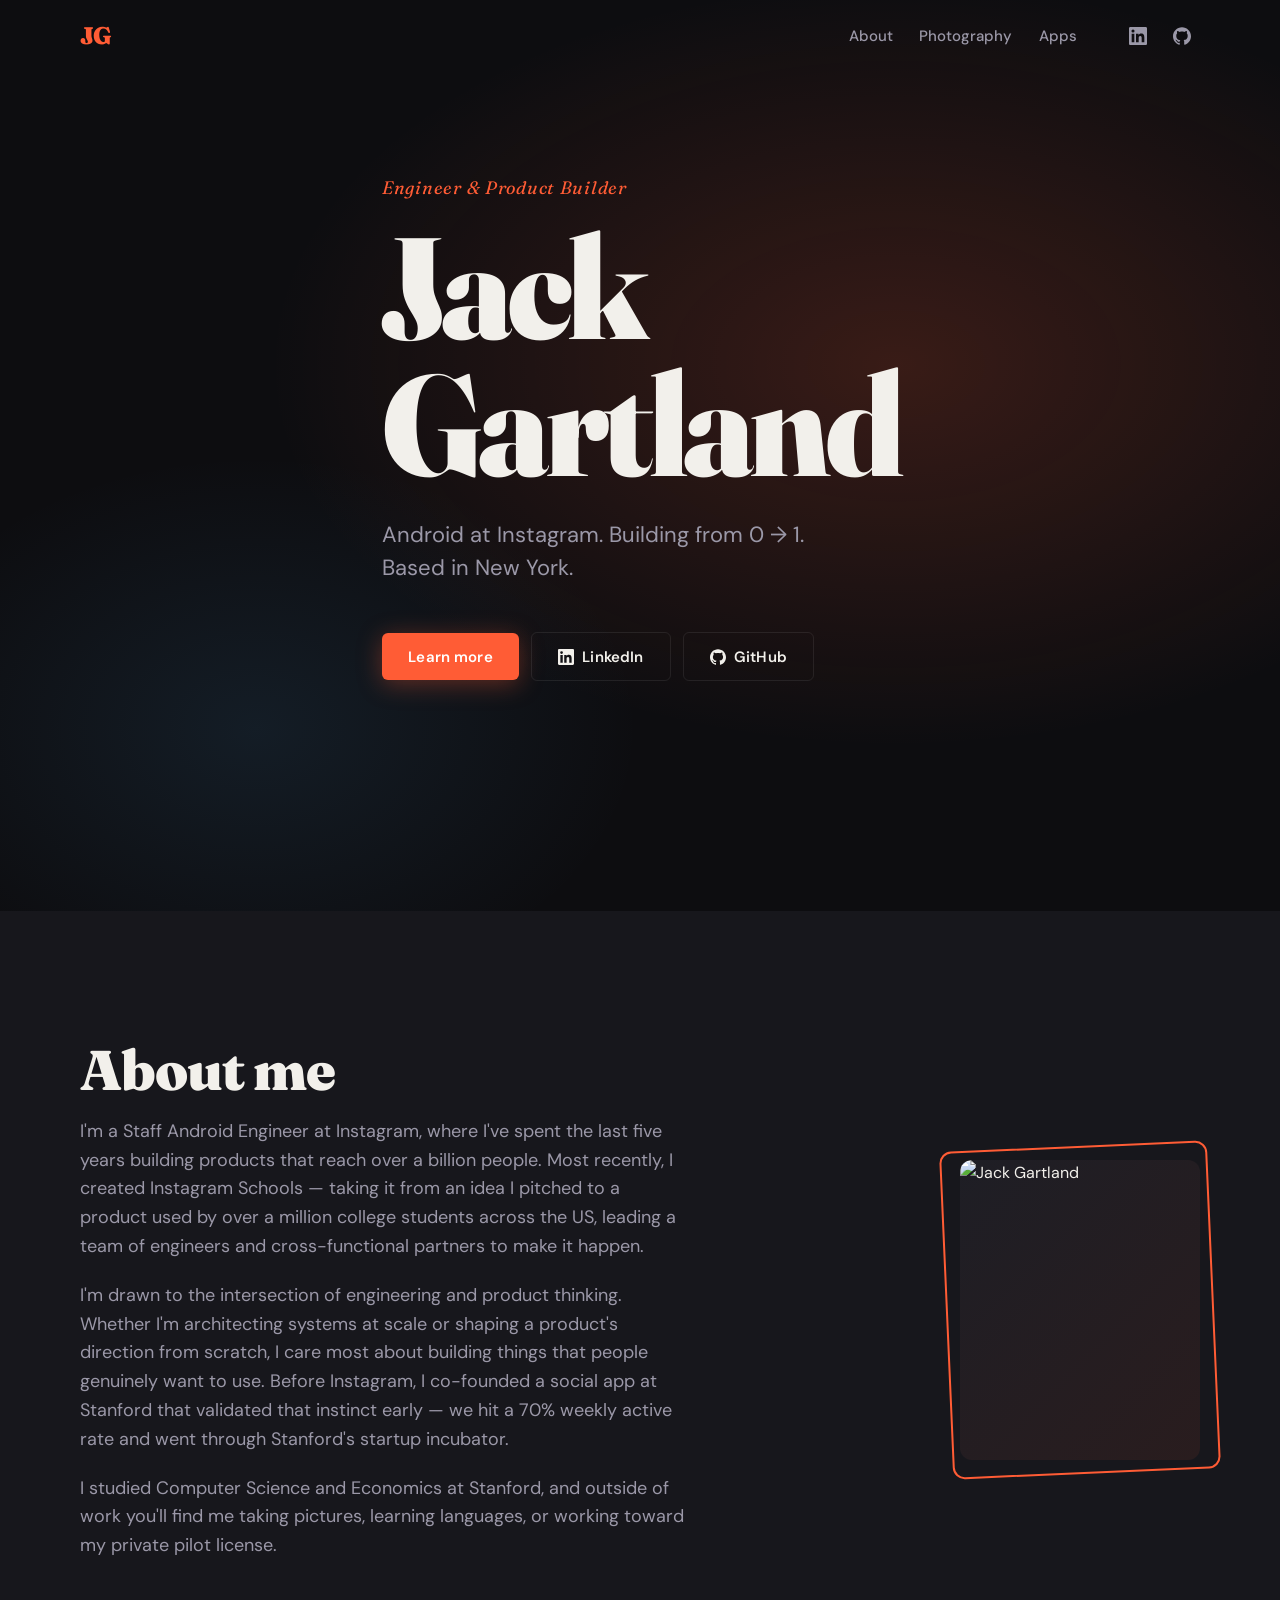
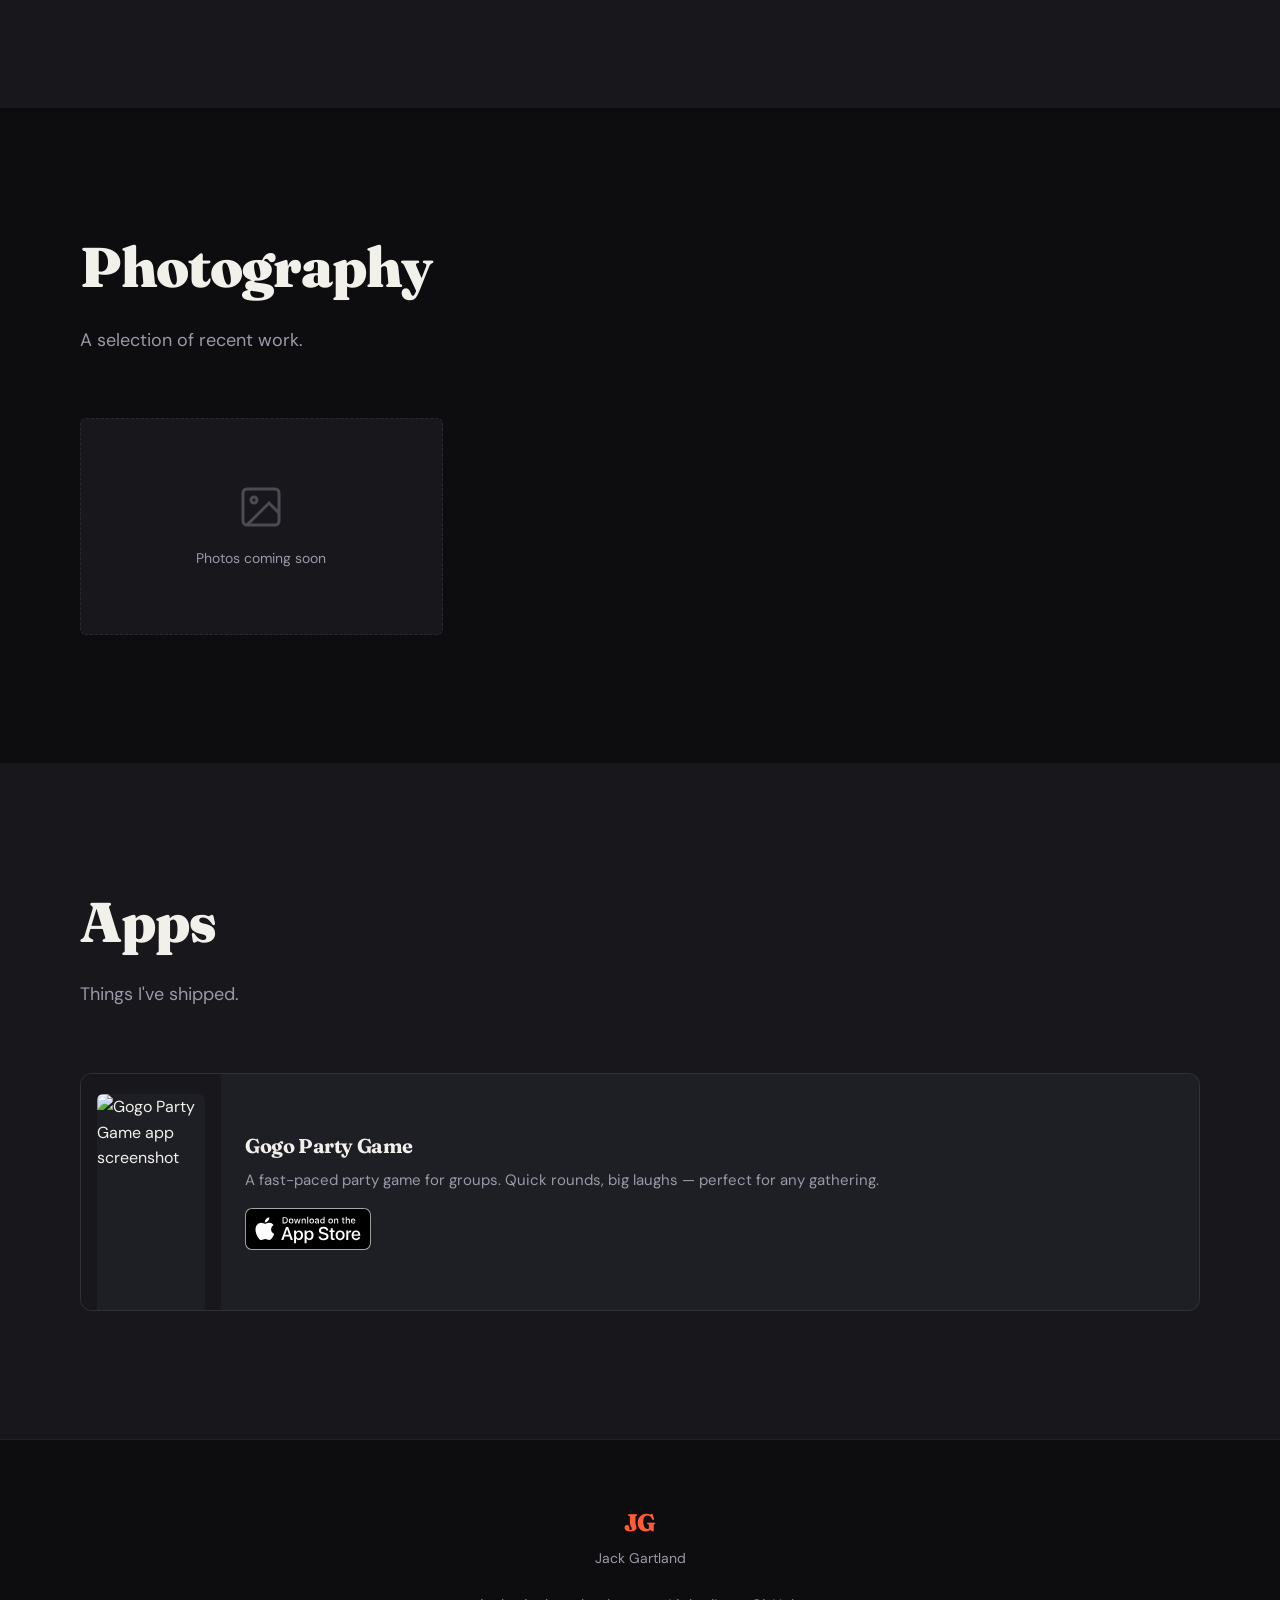
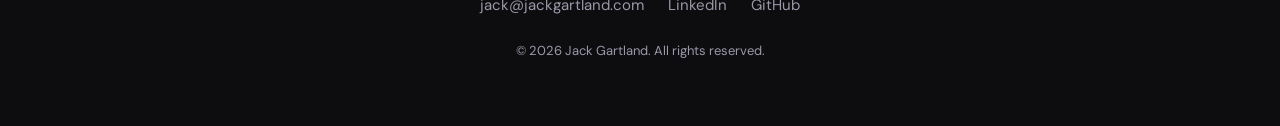
==== index.html @ 61e9b2be "Move social links to hero CTA row with icons Co-Authored-By: Claude Sonnet 4.6 <noreply@anthropic.co" ====
<!DOCTYPE html>
<html lang="en">
<head>
  <meta charset="UTF-8">
  <meta name="viewport" content="width=device-width, initial-scale=1.0">
  <meta name="description" content="Jack Gartland — iOS developer and photographer based in Ireland. Building apps and making pictures.">
  <meta property="og:title" content="Jack Gartland">
  <meta property="og:description" content="iOS developer and photographer based in Ireland.">
  <meta property="og:type" content="website">
  <meta property="og:url" content="https://jackgartland.com">
  <meta name="twitter:card" content="summary_large_image">
  <title>Jack Gartland</title>

  <!-- Favicon -->
  <link rel="icon" type="image/svg+xml" href="assets/icons/favicon.svg">

  <!-- Preload LCP image -->
  <link rel="preload" as="image" href="assets/portrait.webp" fetchpriority="high">

  <!-- Fonts -->
  <link rel="preconnect" href="https://fonts.googleapis.com">
  <link rel="preconnect" href="https://fonts.gstatic.com" crossorigin>
  <link href="https://fonts.googleapis.com/css2?family=Fraunces:ital,opsz,wght@0,9..144,700;0,9..144,900;1,9..144,400&family=DM+Sans:wght@400;500;600&display=swap" rel="stylesheet">

  <!-- Stylesheet -->
  <link rel="stylesheet" href="css/style.css">
</head>
<body>

  <!-- ============================================================
       HEADER
  ============================================================ -->
  <header id="site-header" role="banner">
    <div class="container header-inner">
      <a href="#hero" class="logo" aria-label="Jack Gartland — home">JG</a>

      <nav id="main-nav" aria-label="Primary navigation">
        <ul role="list">
          <li><a href="#about">About</a></li>
          <li><a href="#gallery">Photography</a></li>
          <li><a href="#apps">Apps</a></li>
        </ul>
      </nav>

      <div class="header-social">
        <a href="https://www.linkedin.com/in/jack-gartland" target="_blank" rel="noopener noreferrer" aria-label="LinkedIn profile">
          <!-- LinkedIn icon via Simple Icons -->
          <svg role="img" viewBox="0 0 24 24" xmlns="http://www.w3.org/2000/svg" aria-hidden="true" focusable="false">
            <title>LinkedIn</title>
            <path d="M20.447 20.452h-3.554v-5.569c0-1.328-.027-3.037-1.852-3.037-1.853 0-2.136 1.445-2.136 2.939v5.667H9.351V9h3.414v1.561h.046c.477-.9 1.637-1.85 3.37-1.85 3.601 0 4.267 2.37 4.267 5.455v6.286zM5.337 7.433a2.062 2.062 0 0 1-2.063-2.065 2.064 2.064 0 1 1 2.063 2.065zm1.782 13.019H3.555V9h3.564v11.452zM22.225 0H1.771C.792 0 0 .774 0 1.729v20.542C0 23.227.792 24 1.771 24h20.451C23.2 24 24 23.227 24 22.271V1.729C24 .774 23.2 0 22.222 0h.003z"/>
          </svg>
        </a>
        <a href="https://github.com/gartlandj" target="_blank" rel="noopener noreferrer" aria-label="GitHub profile">
          <!-- GitHub icon -->
          <svg role="img" viewBox="0 0 24 24" xmlns="http://www.w3.org/2000/svg" aria-hidden="true" focusable="false">
            <title>GitHub</title>
            <path d="M12 .297c-6.63 0-12 5.373-12 12 0 5.303 3.438 9.8 8.205 11.385.6.113.82-.258.82-.577 0-.285-.01-1.04-.015-2.04-3.338.724-4.042-1.61-4.042-1.61C4.422 18.07 3.633 17.7 3.633 17.7c-1.087-.744.084-.729.084-.729 1.205.084 1.838 1.236 1.838 1.236 1.07 1.835 2.809 1.305 3.495.998.108-.776.417-1.305.76-1.605-2.665-.3-5.466-1.332-5.466-5.93 0-1.31.465-2.38 1.235-3.22-.135-.303-.54-1.523.105-3.176 0 0 1.005-.322 3.3 1.23.96-.267 1.98-.399 3-.405 1.02.006 2.04.138 3 .405 2.28-1.552 3.285-1.23 3.285-1.23.645 1.653.24 2.873.12 3.176.765.84 1.23 1.91 1.23 3.22 0 4.61-2.805 5.625-5.475 5.92.42.36.81 1.096.81 2.22 0 1.606-.015 2.896-.015 3.286 0 .315.21.69.825.57C20.565 22.092 24 17.592 24 12.297c0-6.627-5.373-12-12-12"/>
          </svg>
        </a>
      </div>

      <button class="hamburger" id="hamburger-btn" aria-expanded="false" aria-controls="main-nav" aria-label="Toggle navigation">
        <span></span>
        <span></span>
        <span></span>
      </button>
    </div>
  </header>

  <main>

    <!-- ============================================================
         HERO
    ============================================================ -->
    <section id="hero" aria-label="Introduction">
      <div class="hero-blob" aria-hidden="true"></div>
      <div class="container hero-inner">
        <p class="hero-eyebrow">Engineer &amp; Product Builder</p>
        <h1 class="hero-name">Jack<br>Gartland</h1>
        <p class="hero-tagline">Android at Instagram. Building from 0 → 1.<br>Based in New York.</p>
        <div class="hero-cta">
          <a href="#about" class="btn btn-primary">Learn more</a>
          <a href="https://www.linkedin.com/in/jack-gartland" target="_blank" rel="noopener noreferrer" class="btn btn-outline">
            <svg viewBox="0 0 24 24" xmlns="http://www.w3.org/2000/svg" aria-hidden="true" focusable="false" width="16" height="16" fill="currentColor">
              <path d="M20.447 20.452h-3.554v-5.569c0-1.328-.027-3.037-1.852-3.037-1.853 0-2.136 1.445-2.136 2.939v5.667H9.351V9h3.414v1.561h.046c.477-.9 1.637-1.85 3.37-1.85 3.601 0 4.267 2.37 4.267 5.455v6.286zM5.337 7.433a2.062 2.062 0 0 1-2.063-2.065 2.064 2.064 0 1 1 2.063 2.065zm1.782 13.019H3.555V9h3.564v11.452zM22.225 0H1.771C.792 0 0 .774 0 1.729v20.542C0 23.227.792 24 1.771 24h20.451C23.2 24 24 23.227 24 22.271V1.729C24 .774 23.2 0 22.222 0h.003z"/>
            </svg>
            LinkedIn
          </a>
          <a href="https://github.com/gartlandj" target="_blank" rel="noopener noreferrer" class="btn btn-outline">
            <svg viewBox="0 0 24 24" xmlns="http://www.w3.org/2000/svg" aria-hidden="true" focusable="false" width="16" height="16" fill="currentColor">
              <path d="M12 .297c-6.63 0-12 5.373-12 12 0 5.303 3.438 9.8 8.205 11.385.6.113.82-.258.82-.577 0-.285-.01-1.04-.015-2.04-3.338.724-4.042-1.61-4.042-1.61C4.422 18.07 3.633 17.7 3.633 17.7c-1.087-.744.084-.729.084-.729 1.205.084 1.838 1.236 1.838 1.236 1.07 1.835 2.809 1.305 3.495.998.108-.776.417-1.305.76-1.605-2.665-.3-5.466-1.332-5.466-5.93 0-1.31.465-2.38 1.235-3.22-.135-.303-.54-1.523.105-3.176 0 0 1.005-.322 3.3 1.23.96-.267 1.98-.399 3-.405 1.02.006 2.04.138 3 .405 2.28-1.552 3.285-1.23 3.285-1.23.645 1.653.24 2.873.12 3.176.765.84 1.23 1.91 1.23 3.22 0 4.61-2.805 5.625-5.475 5.92.42.36.81 1.096.81 2.22 0 1.606-.015 2.896-.015 3.286 0 .315.21.69.825.57C20.565 22.092 24 17.592 24 12.297c0-6.627-5.373-12-12-12"/>
            </svg>
            GitHub
          </a>
        </div>
      </div>
    </section>

    <!-- ============================================================
         ABOUT
    ============================================================ -->
    <section id="about" aria-labelledby="about-heading">
      <div class="container about-inner">
        <div class="about-text" data-reveal>
          <h2 id="about-heading">About me</h2>
          <p>I'm a Staff Android Engineer at Instagram, where I've spent the last five years building products that reach over a billion people. Most recently, I created Instagram Schools — taking it from an idea I pitched to a product used by over a million college students across the US, leading a team of engineers and cross-functional partners to make it happen.</p>
          <p>I'm drawn to the intersection of engineering and product thinking. Whether I'm architecting systems at scale or shaping a product's direction from scratch, I care most about building things that people genuinely want to use. Before Instagram, I co-founded a social app at Stanford that validated that instinct early — we hit a 70% weekly active rate and went through Stanford's startup incubator.</p>
          <p>I studied Computer Science and Economics at Stanford, and outside of work you'll find me taking pictures, learning languages, or working toward my private pilot license.</p>
        </div>
        <div class="about-portrait" data-reveal>
          <div class="portrait-frame">
            <img
              src="assets/portrait.webp"
              alt="Jack Gartland"
              width="480"
              height="600"
              fetchpriority="high"
              class="portrait-img"
            >
          </div>
        </div>
      </div>
    </section>

    <!-- ============================================================
         PHOTOGRAPHY GALLERY
    ============================================================ -->
    <section id="gallery" aria-labelledby="gallery-heading">
      <div class="container">
        <h2 id="gallery-heading" data-reveal>Photography</h2>
        <p class="section-sub" data-reveal>A selection of recent work.</p>

        <div class="gallery-grid" id="gallery-grid">
          <!-- Gallery items are added here.
               Each item follows this pattern:

          <figure class="gallery-item" data-reveal>
            <img
              src="assets/photos-web/photo-name.webp"
              srcset="assets/photos-web/photo-name.webp 700w, assets/photos-web/photo-name-full.webp 1400w"
              sizes="(min-width: 1024px) 33vw, (min-width: 768px) 50vw, 100vw"
              alt="Description of photo"
              width="700"
              height="1050"
              loading="lazy"
              data-src="assets/photos-web/photo-name-full.webp"
              data-caption="Caption text here"
            >
            <figcaption>Caption text here</figcaption>
          </figure>

          Add your photos above this comment. -->
          <figure class="gallery-item gallery-placeholder" data-reveal aria-hidden="true">
            <div class="placeholder-inner">
              <svg viewBox="0 0 24 24" fill="none" stroke="currentColor" stroke-width="1.5" aria-hidden="true">
                <rect x="3" y="3" width="18" height="18" rx="2"/>
                <circle cx="8.5" cy="8.5" r="1.5"/>
                <path d="M21 15l-5-5L5 21"/>
              </svg>
              <span>Photos coming soon</span>
            </div>
          </figure>
        </div>
      </div>
    </section>

    <!-- ============================================================
         APP PROJECTS
    ============================================================ -->
    <section id="apps" aria-labelledby="apps-heading">
      <div class="container">
        <h2 id="apps-heading" data-reveal>Apps</h2>
        <p class="section-sub" data-reveal>Things I've shipped.</p>

        <div class="apps-grid">

          <!-- Gogo Party Game -->
          <article class="app-card" data-reveal>
            <div class="app-card-screenshot">
              <img
                src="assets/app-screenshots/gogo.webp"
                alt="Gogo Party Game app screenshot"
                width="300"
                height="600"
                loading="lazy"
              >
            </div>
            <div class="app-card-content">
              <h3 class="app-card-title">Gogo Party Game</h3>
              <p class="app-card-desc">A fast-paced party game for groups. Quick rounds, big laughs — perfect for any gathering.</p>
              <a
                href="https://apps.apple.com/us/app/gogo-party-game/id6474883249"
                target="_blank"
                rel="noopener noreferrer"
                class="app-store-link"
                aria-label="Download Gogo Party Game on the App Store"
              >
                <img
                  src="assets/icons/app-store-badge.svg"
                  alt="Download on the App Store"
                  width="140"
                  height="42"
                  loading="lazy"
                >
              </a>
            </div>
          </article>

        </div>
      </div>
    </section>

  </main>

  <!-- ============================================================
       FOOTER
  ============================================================ -->
  <footer id="contact" role="contentinfo">
    <div class="container footer-inner">
      <div class="footer-brand">
        <span class="footer-logo">JG</span>
        <p>Jack Gartland</p>
      </div>
      <nav class="footer-links" aria-label="Footer navigation">
        <a href="mailto:jack@jackgartland.com">jack@jackgartland.com</a>
        <a href="https://www.linkedin.com/in/jack-gartland" target="_blank" rel="noopener noreferrer">LinkedIn</a>
        <a href="https://github.com/gartlandj" target="_blank" rel="noopener noreferrer">GitHub</a>
      </nav>
      <p class="footer-copy">&copy; <span id="copyright-year"></span> Jack Gartland. All rights reserved.</p>
    </div>
  </footer>

  <!-- Lightbox -->
  <div
    id="lightbox"
    class="lightbox"
    role="dialog"
    aria-modal="true"
    aria-label="Photo lightbox"
    aria-hidden="true"
  >
    <div class="lightbox-backdrop" id="lightbox-backdrop"></div>
    <div class="lightbox-content">
      <button class="lightbox-close" id="lightbox-close" aria-label="Close lightbox">
        <svg viewBox="0 0 24 24" fill="none" stroke="currentColor" stroke-width="2" aria-hidden="true">
          <path d="M18 6L6 18M6 6l12 12"/>
        </svg>
      </button>
      <button class="lightbox-prev" id="lightbox-prev" aria-label="Previous photo">
        <svg viewBox="0 0 24 24" fill="none" stroke="currentColor" stroke-width="2" aria-hidden="true">
          <path d="M15 18l-6-6 6-6"/>
        </svg>
      </button>
      <button class="lightbox-next" id="lightbox-next" aria-label="Next photo">
        <svg viewBox="0 0 24 24" fill="none" stroke="currentColor" stroke-width="2" aria-hidden="true">
          <path d="M9 18l6-6-6-6"/>
        </svg>
      </button>
      <figure class="lightbox-figure">
        <img id="lightbox-img" src="" alt="" class="lightbox-image">
        <figcaption id="lightbox-caption" class="lightbox-caption"></figcaption>
      </figure>
    </div>
  </div>

  <script src="js/main.js"></script>
</body>
</html>
---- css/style.css ----
/* =============================================================
   DESIGN TOKENS
   ============================================================= */
:root {
  --bg:             #0d0d10;
  --surface:        #17171c;
  --surface-raised: #1e1e25;
  --accent:         #ff5c35;
  --accent-2:       #b8f564;
  --accent-3:       #4fa8e8;
  --text-primary:   #f2f0eb;
  --text-secondary: #9b98a8;
  --border:         rgba(255, 255, 255, 0.08);

  --font-display: 'Fraunces', Georgia, serif;
  --font-body:    'DM Sans', system-ui, sans-serif;

  --header-h:     72px;
  --radius:       12px;
  --radius-sm:    6px;

  --transition:   220ms cubic-bezier(0.4, 0, 0.2, 1);
  --transition-slow: 500ms cubic-bezier(0.4, 0, 0.2, 1);
}

/* =============================================================
   RESET & BASE
   ============================================================= */
*, *::before, *::after {
  box-sizing: border-box;
  margin: 0;
  padding: 0;
}

html {
  scroll-behavior: smooth;
  scroll-padding-top: var(--header-h);
  -webkit-text-size-adjust: 100%;
}

body {
  background-color: var(--bg);
  color: var(--text-primary);
  font-family: var(--font-body);
  font-size: 1rem;
  line-height: 1.6;
  overflow-x: hidden;
}

img, svg {
  display: block;
  max-width: 100%;
}

a {
  color: inherit;
  text-decoration: none;
}

ul[role="list"] {
  list-style: none;
}

button {
  cursor: pointer;
  background: none;
  border: none;
  font: inherit;
  color: inherit;
}

/* =============================================================
   LAYOUT UTILITIES
   ============================================================= */
.container {
  max-width: 1200px;
  margin-inline: auto;
  padding-inline: clamp(1.25rem, 5vw, 2.5rem);
}

section {
  padding-block: clamp(5rem, 10vw, 8rem);
}

/* =============================================================
   SCROLL REVEAL
   ============================================================= */
[data-reveal] {
  opacity: 0;
  transform: translateY(32px);
  transition: opacity var(--transition-slow), transform var(--transition-slow);
}

[data-reveal].visible {
  opacity: 1;
  transform: translateY(0);
}

/* =============================================================
   TYPOGRAPHY
   ============================================================= */
h1, h2, h3 {
  font-family: var(--font-display);
  line-height: 1.1;
  letter-spacing: -0.02em;
}

h2 {
  font-size: clamp(2rem, 5vw, 3.5rem);
  font-weight: 900;
  margin-bottom: 0.5em;
}

h3 {
  font-size: clamp(1.25rem, 2.5vw, 1.75rem);
  font-weight: 700;
}

.section-sub {
  color: var(--text-secondary);
  font-size: clamp(1rem, 1.5vw, 1.125rem);
  margin-bottom: clamp(2.5rem, 5vw, 4rem);
  max-width: 48ch;
}

/* =============================================================
   BUTTONS
   ============================================================= */
.btn {
  display: inline-flex;
  align-items: center;
  gap: 0.5rem;
  padding: 0.75em 1.75em;
  border-radius: var(--radius-sm);
  font-family: var(--font-body);
  font-weight: 600;
  font-size: 0.9375rem;
  letter-spacing: 0.01em;
  transition: transform var(--transition), box-shadow var(--transition), background-color var(--transition), color var(--transition);
  white-space: nowrap;
}

.btn:hover {
  transform: translateY(-2px);
}

.btn:active {
  transform: translateY(0);
}

.btn-primary {
  background-color: var(--accent);
  color: #fff;
  box-shadow: 0 4px 24px rgba(255, 92, 53, 0.35);
}

.btn-primary:hover {
  background-color: #ff7350;
  box-shadow: 0 6px 32px rgba(255, 92, 53, 0.45);
}

.btn-outline {
  border: 1.5px solid var(--border);
  color: var(--text-primary);
  background-color: transparent;
}

.btn-outline:hover {
  border-color: rgba(255, 255, 255, 0.2);
  background-color: rgba(255, 255, 255, 0.05);
}

/* =============================================================
   HEADER
   ============================================================= */
#site-header {
  position: fixed;
  top: 0;
  inset-inline: 0;
  z-index: 100;
  height: var(--header-h);
  transition: background-color var(--transition), box-shadow var(--transition), backdrop-filter var(--transition);
}

#site-header.scrolled {
  background-color: rgba(13, 13, 16, 0.75);
  backdrop-filter: blur(12px);
  -webkit-backdrop-filter: blur(12px);
  box-shadow: 0 1px 0 var(--border), 0 4px 24px rgba(0, 0, 0, 0.4);
}

.header-inner {
  display: flex;
  align-items: center;
  height: 100%;
  gap: 2rem;
}

.logo {
  font-family: var(--font-display);
  font-weight: 900;
  font-size: 1.5rem;
  color: var(--accent);
  letter-spacing: -0.03em;
  flex-shrink: 0;
  transition: opacity var(--transition);
}

.logo:hover {
  opacity: 0.8;
}

#main-nav {
  margin-left: auto;
}

#main-nav ul {
  display: flex;
  gap: 0.25rem;
}

#main-nav a {
  display: block;
  padding: 0.4em 0.75em;
  font-weight: 500;
  font-size: 0.9375rem;
  color: var(--text-secondary);
  border-radius: var(--radius-sm);
  position: relative;
  transition: color var(--transition);
}

#main-nav a::after {
  content: '';
  position: absolute;
  bottom: 2px;
  left: 0.75em;
  right: 0.75em;
  height: 2px;
  background-color: var(--accent);
  border-radius: 1px;
  width: 0;
  transition: width var(--transition);
}

#main-nav a:hover,
#main-nav a.active {
  color: var(--text-primary);
}

#main-nav a.active::after {
  width: calc(100% - 1.5em);
}

.header-social {
  display: flex;
  gap: 0.5rem;
  flex-shrink: 0;
}

.header-social a {
  display: flex;
  align-items: center;
  justify-content: center;
  width: 36px;
  height: 36px;
  border-radius: var(--radius-sm);
  color: var(--text-secondary);
  transition: color var(--transition), background-color var(--transition);
}

.header-social a:hover {
  color: var(--text-primary);
  background-color: rgba(255, 255, 255, 0.07);
}

.header-social svg {
  width: 18px;
  height: 18px;
  fill: currentColor;
}

/* Hamburger */
.hamburger {
  display: none;
  flex-direction: column;
  justify-content: center;
  gap: 5px;
  width: 40px;
  height: 40px;
  padding: 8px;
  border-radius: var(--radius-sm);
  flex-shrink: 0;
  margin-left: auto;
  transition: background-color var(--transition);
}

.hamburger:hover {
  background-color: rgba(255, 255, 255, 0.07);
}

.hamburger span {
  display: block;
  height: 2px;
  background-color: var(--text-primary);
  border-radius: 1px;
  transition: transform var(--transition), opacity var(--transition), width var(--transition);
  transform-origin: center;
}

.hamburger[aria-expanded="true"] span:nth-child(1) {
  transform: translateY(7px) rotate(45deg);
}

.hamburger[aria-expanded="true"] span:nth-child(2) {
  opacity: 0;
}

.hamburger[aria-expanded="true"] span:nth-child(3) {
  transform: translateY(-7px) rotate(-45deg);
}

/* =============================================================
   HERO
   ============================================================= */
#hero {
  min-height: 100svh;
  display: flex;
  align-items: center;
  padding-top: var(--header-h);
  position: relative;
  overflow: hidden;
}

.hero-blob {
  position: absolute;
  inset: 0;
  z-index: 0;
  background: radial-gradient(ellipse 70% 60% at 70% 40%, rgba(255, 92, 53, 0.18) 0%, transparent 70%),
              radial-gradient(ellipse 50% 50% at 20% 80%, rgba(79, 168, 232, 0.1) 0%, transparent 60%);
  animation: blob-drift 12s ease-in-out infinite alternate;
}

@keyframes blob-drift {
  0%   { transform: scale(1) translate(0, 0); }
  33%  { transform: scale(1.04) translate(2%, -1.5%); }
  66%  { transform: scale(0.97) translate(-1.5%, 2%); }
  100% { transform: scale(1.02) translate(1%, 1%); }
}

.hero-inner {
  position: relative;
  z-index: 1;
  padding-block: clamp(4rem, 8vw, 7rem);
}

.hero-eyebrow {
  font-family: var(--font-display);
  font-style: italic;
  font-size: clamp(0.875rem, 1.5vw, 1.125rem);
  color: var(--accent);
  letter-spacing: 0.04em;
  margin-bottom: 1rem;
}

.hero-name {
  font-size: clamp(4rem, 12vw, 9rem);
  font-weight: 900;
  line-height: 0.95;
  letter-spacing: -0.04em;
  color: var(--text-primary);
  margin-bottom: clamp(1.25rem, 2vw, 2rem);
}

.hero-cta {
  display: flex;
  flex-wrap: wrap;
  gap: 0.75rem;
  align-items: center;
}

.hero-tagline {
  font-size: clamp(1rem, 2vw, 1.375rem);
  color: var(--text-secondary);
  line-height: 1.5;
  max-width: 40ch;
  margin-bottom: clamp(2rem, 4vw, 3rem);
}

/* =============================================================
   ABOUT
   ============================================================= */
#about {
  background-color: var(--surface);
}

.about-inner {
  display: grid;
  grid-template-columns: 1fr;
  gap: clamp(3rem, 6vw, 5rem);
  align-items: center;
}

.about-text h2 {
  margin-bottom: 1rem;
}

.about-text p {
  color: var(--text-secondary);
  font-size: clamp(1rem, 1.5vw, 1.125rem);
  max-width: 56ch;
  margin-bottom: 1.25rem;
}


.portrait-frame {
  position: relative;
  display: inline-block;
  max-width: 420px;
  margin: 0 auto;
}

.portrait-frame::before {
  content: '';
  position: absolute;
  inset: -14px;
  border: 2px solid var(--accent);
  border-radius: var(--radius);
  transform: rotate(-2.5deg);
  pointer-events: none;
  z-index: 0;
}

.portrait-img {
  position: relative;
  z-index: 1;
  width: 100%;
  height: auto;
  border-radius: var(--radius);
  object-fit: cover;
  display: block;

  /* Placeholder styling when image is missing */
  background-color: var(--surface-raised);
  min-height: 300px;
}

/* Portrait placeholder when image doesn't exist yet */
.portrait-img[src="assets/portrait.webp"]:not([complete]),
.portrait-img[src="assets/portrait.webp"][naturalWidth="0"] {
  background: linear-gradient(135deg, var(--surface-raised) 0%, rgba(255,92,53,0.08) 100%);
}

/* =============================================================
   GALLERY
   ============================================================= */
#gallery {
  background-color: var(--bg);
}

.gallery-grid {
  columns: 3 280px;
  column-gap: 1rem;
}

.gallery-item {
  break-inside: avoid;
  margin-bottom: 1rem;
  overflow: hidden;
  border-radius: var(--radius-sm);
  position: relative;
  cursor: pointer;
}

.gallery-item img {
  width: 100%;
  height: auto;
  display: block;
  transition: transform 400ms cubic-bezier(0.4, 0, 0.2, 1),
              filter 400ms cubic-bezier(0.4, 0, 0.2, 1);
  border-radius: var(--radius-sm);
}

.gallery-item:hover img {
  transform: scale(1.04);
  filter: brightness(0.82);
}

.gallery-item figcaption {
  position: absolute;
  bottom: 0;
  left: 0;
  right: 0;
  padding: 0.75rem 1rem;
  background: linear-gradient(transparent, rgba(0,0,0,0.75));
  color: #fff;
  font-size: 0.875rem;
  font-weight: 500;
  transform: translateY(100%);
  transition: transform 300ms cubic-bezier(0.4, 0, 0.2, 1);
  border-radius: 0 0 var(--radius-sm) var(--radius-sm);
}

.gallery-item:hover figcaption {
  transform: translateY(0);
}

/* Gallery placeholder card */
.gallery-placeholder {
  cursor: default;
  border: 1.5px dashed var(--border);
  background-color: var(--surface);
}

.gallery-placeholder:hover img {
  transform: none;
  filter: none;
}

.placeholder-inner {
  display: flex;
  flex-direction: column;
  align-items: center;
  justify-content: center;
  gap: 1rem;
  padding: 4rem 2rem;
  color: var(--text-secondary);
  font-size: 0.875rem;
}

.placeholder-inner svg {
  width: 48px;
  height: 48px;
  opacity: 0.4;
}

/* =============================================================
   APPS
   ============================================================= */
#apps {
  background-color: var(--surface);
}

.apps-grid {
  display: grid;
  grid-template-columns: repeat(auto-fit, minmax(300px, 1fr));
  gap: 1.5rem;
}

.app-card {
  background-color: var(--surface-raised);
  border: 1px solid var(--border);
  border-radius: var(--radius);
  overflow: hidden;
  display: grid;
  grid-template-columns: 140px 1fr;
  transition: transform var(--transition), box-shadow var(--transition);
}

.app-card:hover {
  transform: translateY(-6px);
  box-shadow: 0 16px 48px rgba(0, 0, 0, 0.4), 0 0 0 1px rgba(255, 255, 255, 0.06);
}

.app-card-screenshot {
  background-color: var(--surface);
  display: flex;
  align-items: flex-end;
  justify-content: center;
  padding: 1.25rem 1rem 0;
  overflow: hidden;
}

.app-card-screenshot img {
  width: 100%;
  height: auto;
  border-radius: var(--radius-sm) var(--radius-sm) 0 0;
  object-fit: cover;
  max-height: 240px;

  /* Placeholder styling when image is missing */
  background-color: var(--surface-raised);
  min-height: 120px;
}

.app-card-content {
  padding: 1.5rem;
  display: flex;
  flex-direction: column;
  justify-content: center;
  gap: 0.75rem;
}

.app-card-title {
  font-size: 1.25rem;
  font-weight: 700;
  color: var(--text-primary);
}

.app-card-desc {
  color: var(--text-secondary);
  font-size: 0.9375rem;
  line-height: 1.55;
}

.app-store-link {
  display: inline-block;
  margin-top: 0.25rem;
  transition: opacity var(--transition), transform var(--transition);
}

.app-store-link:hover {
  opacity: 0.85;
  transform: translateY(-1px);
}

.app-store-link img {
  height: 42px;
  width: auto;
}

/* =============================================================
   FOOTER
   ============================================================= */
footer {
  background-color: var(--bg);
  border-top: 1px solid var(--border);
  padding-block: clamp(3rem, 5vw, 4rem);
}

.footer-inner {
  display: flex;
  flex-direction: column;
  align-items: center;
  gap: 1.5rem;
  text-align: center;
}

.footer-brand {
  display: flex;
  flex-direction: column;
  align-items: center;
  gap: 0.25rem;
}

.footer-logo {
  font-family: var(--font-display);
  font-weight: 900;
  font-size: 1.5rem;
  color: var(--accent);
  letter-spacing: -0.03em;
}

.footer-brand p {
  font-size: 0.875rem;
  color: var(--text-secondary);
}

.footer-links {
  display: flex;
  gap: 1.5rem;
  flex-wrap: wrap;
  justify-content: center;
}

.footer-links a {
  color: var(--text-secondary);
  font-size: 0.9375rem;
  transition: color var(--transition);
}

.footer-links a:hover {
  color: var(--text-primary);
}

.footer-copy {
  color: var(--text-secondary);
  font-size: 0.8125rem;
}

/* =============================================================
   LIGHTBOX
   ============================================================= */
.lightbox {
  position: fixed;
  inset: 0;
  z-index: 200;
  display: flex;
  align-items: center;
  justify-content: center;
  pointer-events: none;
  opacity: 0;
  transition: opacity 250ms ease;
}

.lightbox.is-open {
  opacity: 1;
  pointer-events: all;
}

.lightbox-backdrop {
  position: absolute;
  inset: 0;
  background-color: rgba(0, 0, 0, 0.92);
  cursor: pointer;
}

.lightbox-content {
  position: relative;
  z-index: 1;
  max-width: min(90vw, 1400px);
  max-height: 90svh;
  display: flex;
  align-items: center;
  justify-content: center;
}

.lightbox-figure {
  display: flex;
  flex-direction: column;
  align-items: center;
  gap: 0.75rem;
}

.lightbox-image {
  max-width: min(90vw, 1400px);
  max-height: 80svh;
  width: auto;
  height: auto;
  border-radius: var(--radius-sm);
  object-fit: contain;
  transform: scale(0.9);
  transition: transform 350ms cubic-bezier(0.34, 1.56, 0.64, 1);
}

.lightbox.is-open .lightbox-image {
  transform: scale(1);
}

.lightbox-caption {
  color: var(--text-secondary);
  font-size: 0.875rem;
  text-align: center;
}

.lightbox-close,
.lightbox-prev,
.lightbox-next {
  position: absolute;
  display: flex;
  align-items: center;
  justify-content: center;
  width: 44px;
  height: 44px;
  border-radius: 50%;
  background-color: rgba(255, 255, 255, 0.08);
  color: #fff;
  transition: background-color var(--transition), transform var(--transition);
  z-index: 2;
}

.lightbox-close:hover,
.lightbox-prev:hover,
.lightbox-next:hover {
  background-color: rgba(255, 255, 255, 0.18);
}

.lightbox-close svg,
.lightbox-prev svg,
.lightbox-next svg {
  width: 20px;
  height: 20px;
}

.lightbox-close {
  top: -52px;
  right: 0;
}

.lightbox-prev {
  left: -56px;
  top: 50%;
  transform: translateY(-50%);
}

.lightbox-prev:hover {
  transform: translateY(-50%) translateX(-2px);
}

.lightbox-next {
  right: -56px;
  top: 50%;
  transform: translateY(-50%);
}

.lightbox-next:hover {
  transform: translateY(-50%) translateX(2px);
}

/* =============================================================
   RESPONSIVE — 768px+
   ============================================================= */
@media (min-width: 768px) {
  .about-inner {
    grid-template-columns: 1fr 1fr;
  }

  .about-portrait {
    display: flex;
    justify-content: flex-end;
  }

  .portrait-frame {
    margin: 0;
  }
}

/* =============================================================
   RESPONSIVE — mobile nav (max 767px)
   ============================================================= */
@media (max-width: 767px) {
  #main-nav {
    position: fixed;
    top: var(--header-h);
    inset-inline: 0;
    background-color: rgba(13, 13, 16, 0.97);
    backdrop-filter: blur(12px);
    -webkit-backdrop-filter: blur(12px);
    border-bottom: 1px solid var(--border);
    max-height: 0;
    overflow: hidden;
    transition: max-height 350ms cubic-bezier(0.4, 0, 0.2, 1);
    margin-left: 0;
  }

  #main-nav.is-open {
    max-height: 240px;
  }

  #main-nav ul {
    flex-direction: column;
    padding: 1rem;
    gap: 0;
  }

  #main-nav a {
    padding: 0.75em 1rem;
    font-size: 1.0625rem;
    border-radius: var(--radius-sm);
  }

  #main-nav a::after {
    display: none;
  }

  #main-nav a.active {
    color: var(--accent);
  }

  .header-social {
    display: none;
  }

  .hamburger {
    display: flex;
  }

  .app-card {
    grid-template-columns: 1fr;
  }

  .app-card-screenshot {
    padding: 1.5rem 2rem 0;
  }

  .lightbox-prev {
    left: 8px;
  }

  .lightbox-next {
    right: 8px;
  }

  .lightbox-close {
    top: 8px;
    right: 8px;
    position: fixed;
  }
}

/* =============================================================
   RESPONSIVE — 1024px+
   ============================================================= */
@media (min-width: 1024px) {
  .about-inner {
    grid-template-columns: 1fr 420px;
    gap: 6rem;
  }
}

/* =============================================================
   REDUCED MOTION
   ============================================================= */
@media (prefers-reduced-motion: reduce) {
  *, *::before, *::after {
    animation-duration: 0.01ms !important;
    animation-iteration-count: 1 !important;
    transition-duration: 0.01ms !important;
  }

  [data-reveal] {
    opacity: 1;
    transform: none;
  }

  html {
    scroll-behavior: auto;
  }

  .hero-blob {
    animation: none;
  }
}
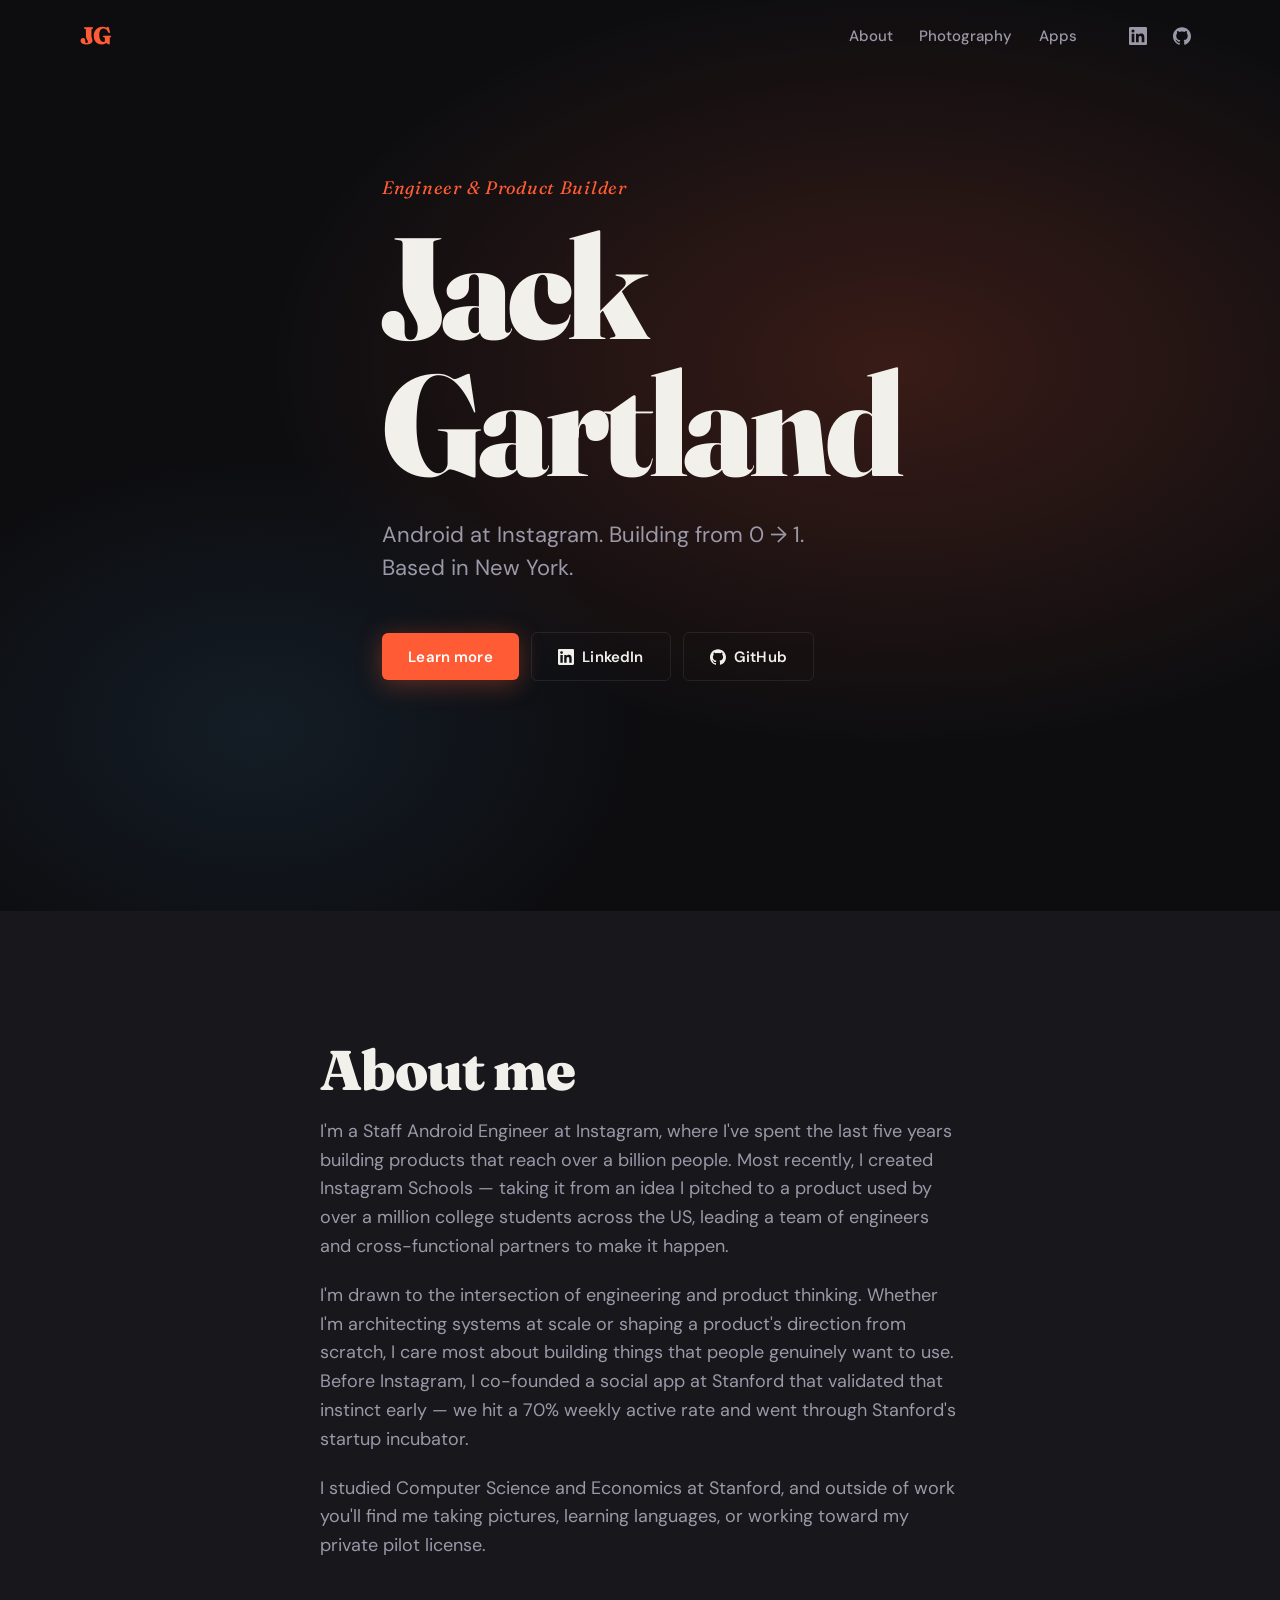
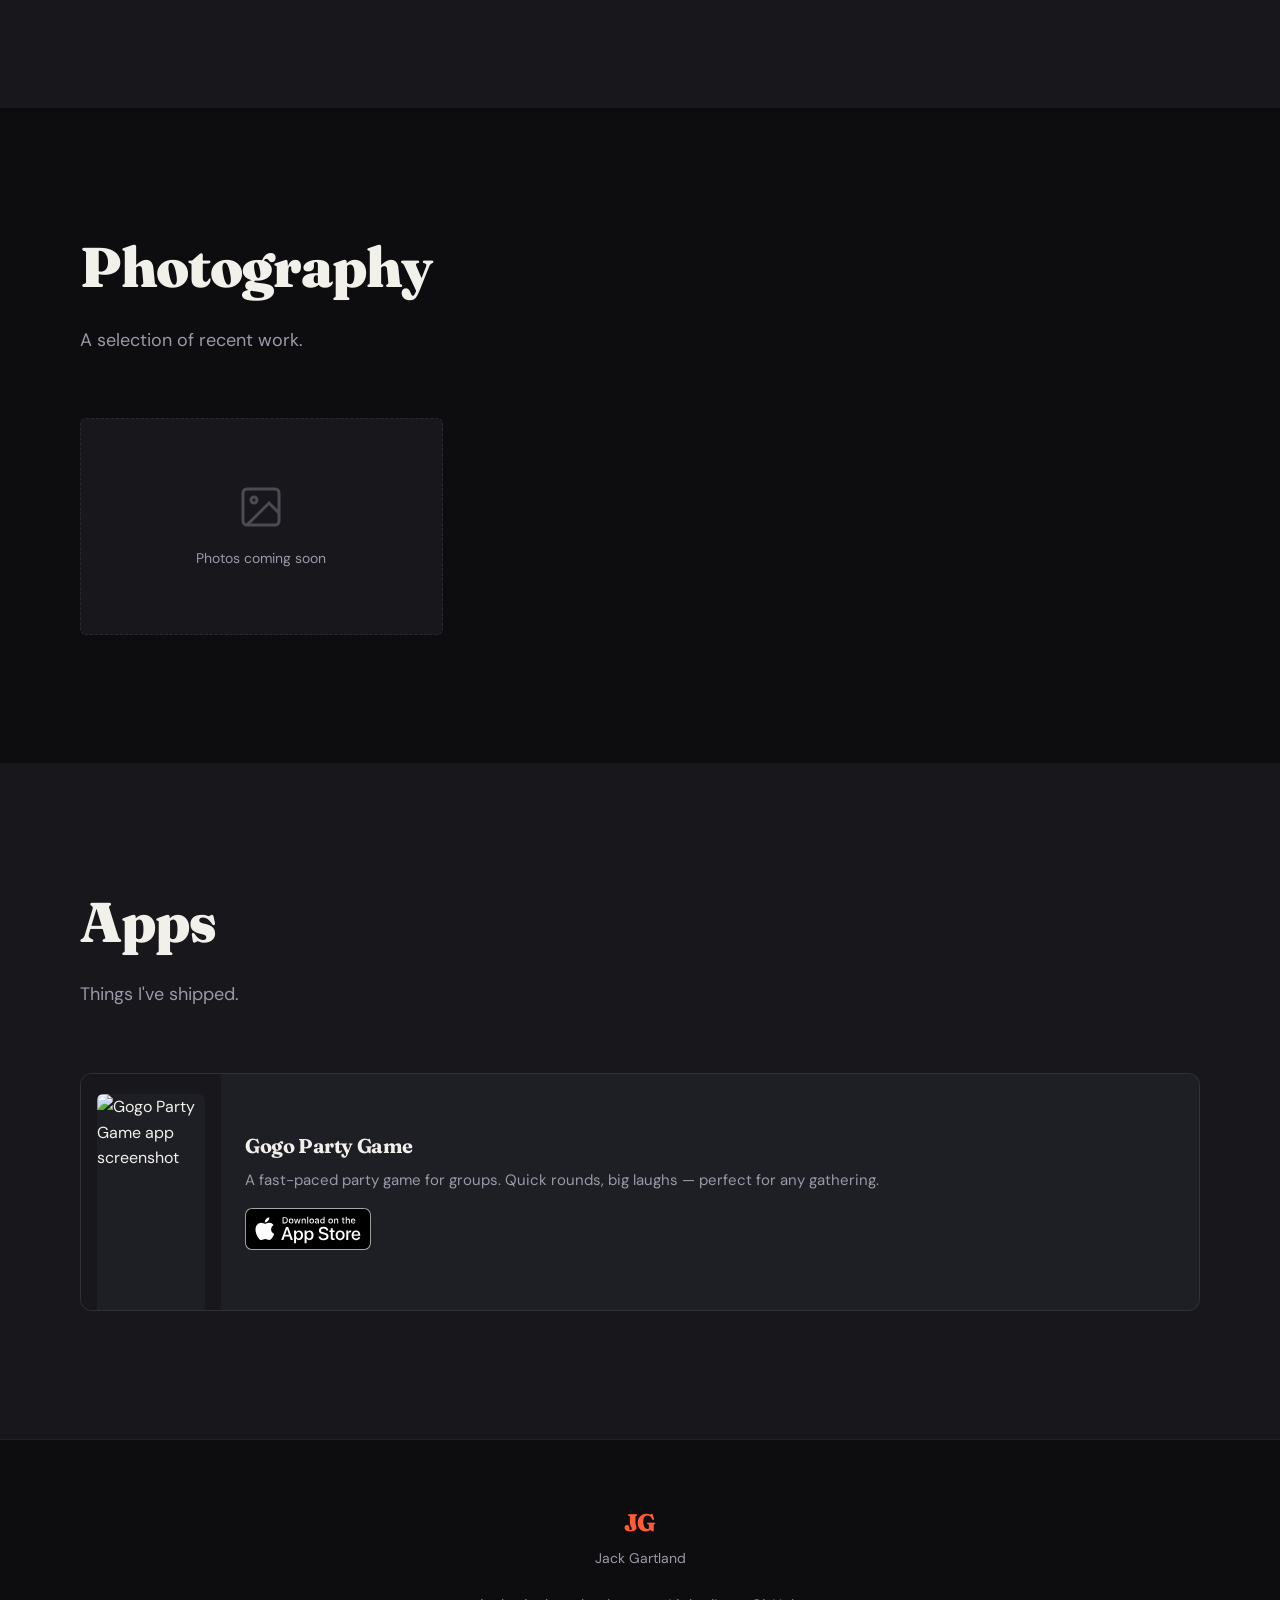
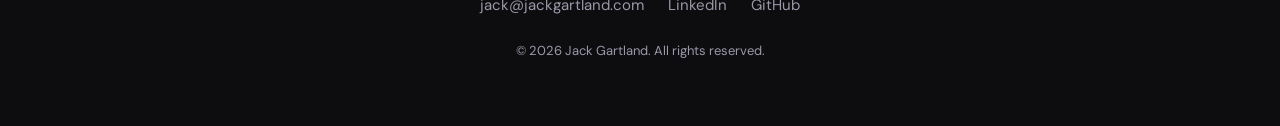
==== commit b2661d0c: "Remove portrait photo from About section Co-Authored-By: Claude Sonnet 4.6 <noreply@anthropic.com>" ====
--- a/index.html
+++ b/index.html
@@ -14,10 +14,7 @@
   <!-- Favicon -->
   <link rel="icon" type="image/svg+xml" href="assets/icons/favicon.svg">
 
-  <!-- Preload LCP image -->
-  <link rel="preload" as="image" href="assets/portrait.webp" fetchpriority="high">
-
-  <!-- Fonts -->
+<!-- Fonts -->
   <link rel="preconnect" href="https://fonts.googleapis.com">
   <link rel="preconnect" href="https://fonts.gstatic.com" crossorigin>
   <link href="https://fonts.googleapis.com/css2?family=Fraunces:ital,opsz,wght@0,9..144,700;0,9..144,900;1,9..144,400&family=DM+Sans:wght@400;500;600&display=swap" rel="stylesheet">
@@ -106,18 +103,6 @@
           <p>I'm a Staff Android Engineer at Instagram, where I've spent the last five years building products that reach over a billion people. Most recently, I created Instagram Schools — taking it from an idea I pitched to a product used by over a million college students across the US, leading a team of engineers and cross-functional partners to make it happen.</p>
           <p>I'm drawn to the intersection of engineering and product thinking. Whether I'm architecting systems at scale or shaping a product's direction from scratch, I care most about building things that people genuinely want to use. Before Instagram, I co-founded a social app at Stanford that validated that instinct early — we hit a 70% weekly active rate and went through Stanford's startup incubator.</p>
           <p>I studied Computer Science and Economics at Stanford, and outside of work you'll find me taking pictures, learning languages, or working toward my private pilot license.</p>
-        </div>
-        <div class="about-portrait" data-reveal>
-          <div class="portrait-frame">
-            <img
-              src="assets/portrait.webp"
-              alt="Jack Gartland"
-              width="480"
-              height="600"
-              fetchpriority="high"
-              class="portrait-img"
-            >
-          </div>
         </div>
       </div>
     </section>
--- a/css/style.css
+++ b/css/style.css
@@ -413,43 +413,6 @@
 }
 
 
-.portrait-frame {
-  position: relative;
-  display: inline-block;
-  max-width: 420px;
-  margin: 0 auto;
-}
-
-.portrait-frame::before {
-  content: '';
-  position: absolute;
-  inset: -14px;
-  border: 2px solid var(--accent);
-  border-radius: var(--radius);
-  transform: rotate(-2.5deg);
-  pointer-events: none;
-  z-index: 0;
-}
-
-.portrait-img {
-  position: relative;
-  z-index: 1;
-  width: 100%;
-  height: auto;
-  border-radius: var(--radius);
-  object-fit: cover;
-  display: block;
-
-  /* Placeholder styling when image is missing */
-  background-color: var(--surface-raised);
-  min-height: 300px;
-}
-
-/* Portrait placeholder when image doesn't exist yet */
-.portrait-img[src="assets/portrait.webp"]:not([complete]),
-.portrait-img[src="assets/portrait.webp"][naturalWidth="0"] {
-  background: linear-gradient(135deg, var(--surface-raised) 0%, rgba(255,92,53,0.08) 100%);
-}
 
 /* =============================================================
    GALLERY
@@ -802,16 +765,8 @@
    ============================================================= */
 @media (min-width: 768px) {
   .about-inner {
-    grid-template-columns: 1fr 1fr;
-  }
-
-  .about-portrait {
-    display: flex;
-    justify-content: flex-end;
-  }
-
-  .portrait-frame {
-    margin: 0;
+    grid-template-columns: 1fr;
+    max-width: 720px;
   }
 }
 
@@ -891,12 +846,6 @@
 /* =============================================================
    RESPONSIVE — 1024px+
    ============================================================= */
-@media (min-width: 1024px) {
-  .about-inner {
-    grid-template-columns: 1fr 420px;
-    gap: 6rem;
-  }
-}
 
 /* =============================================================
    REDUCED MOTION
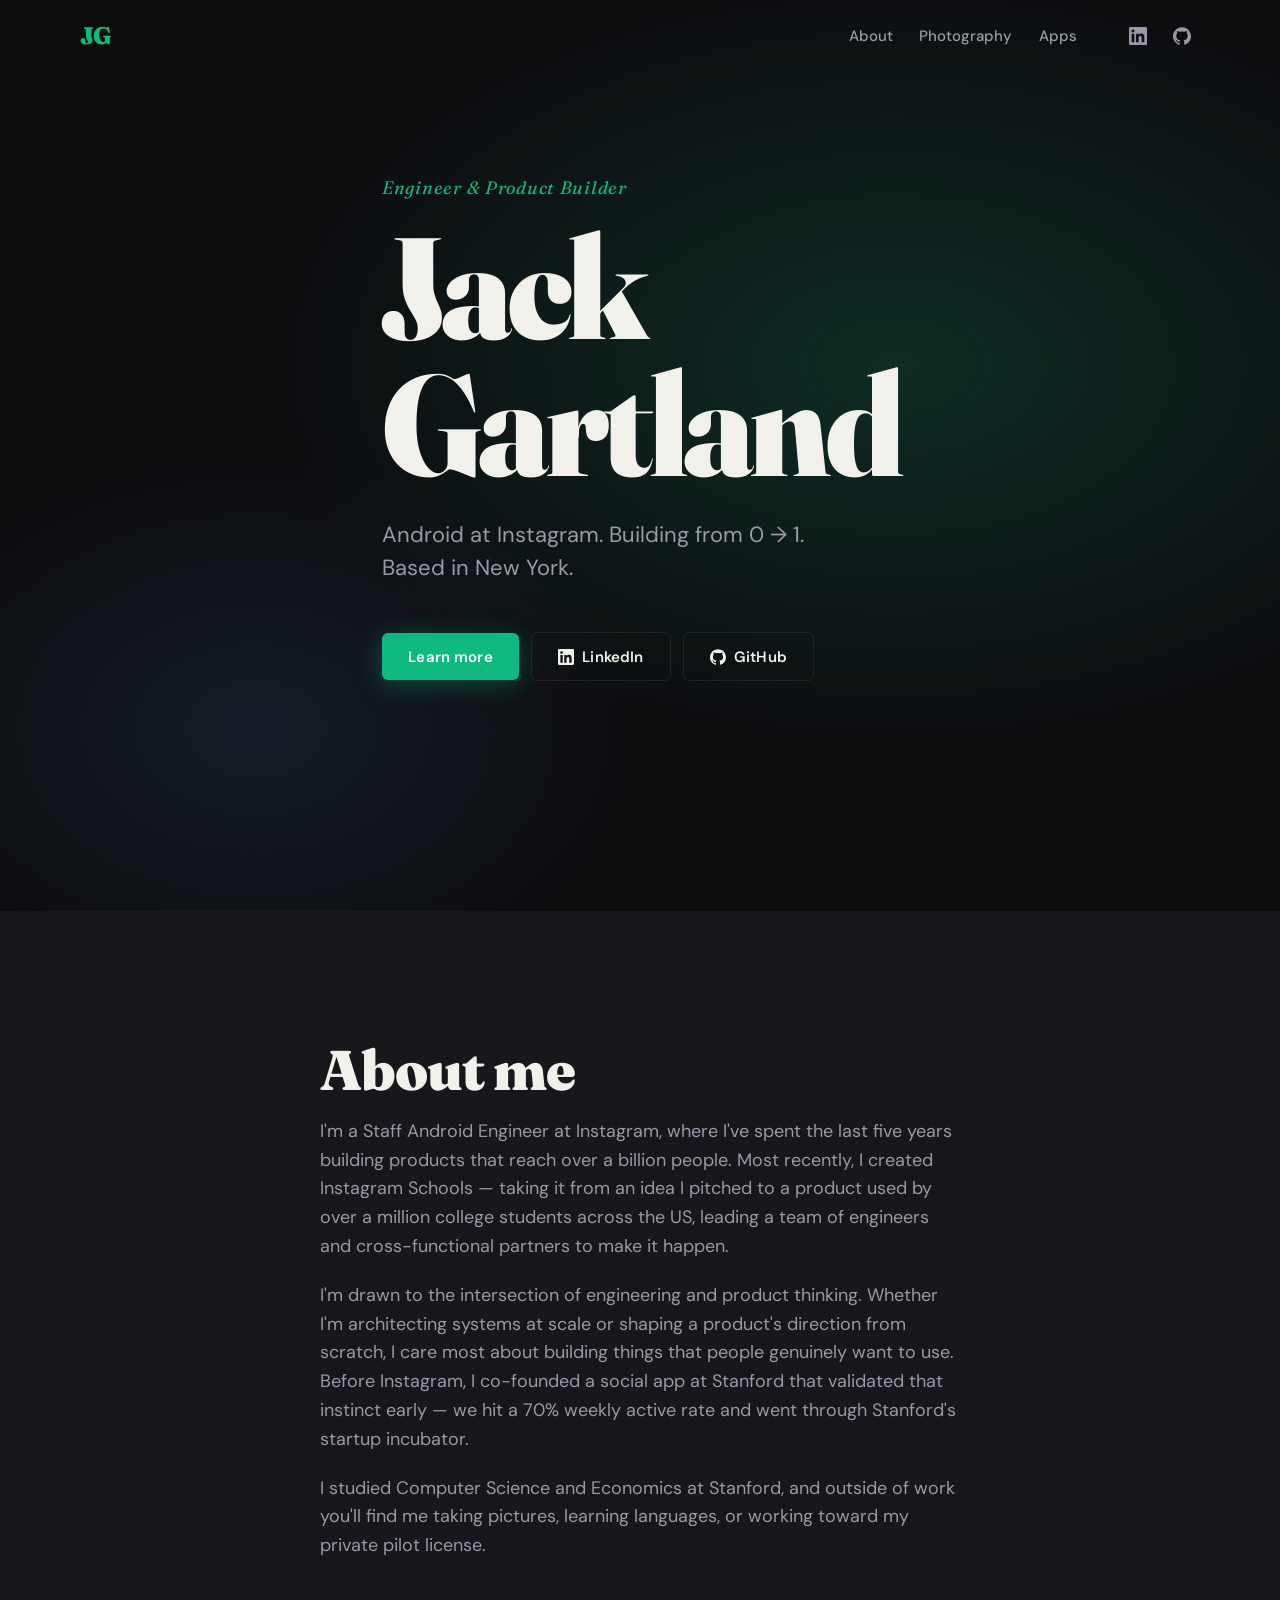
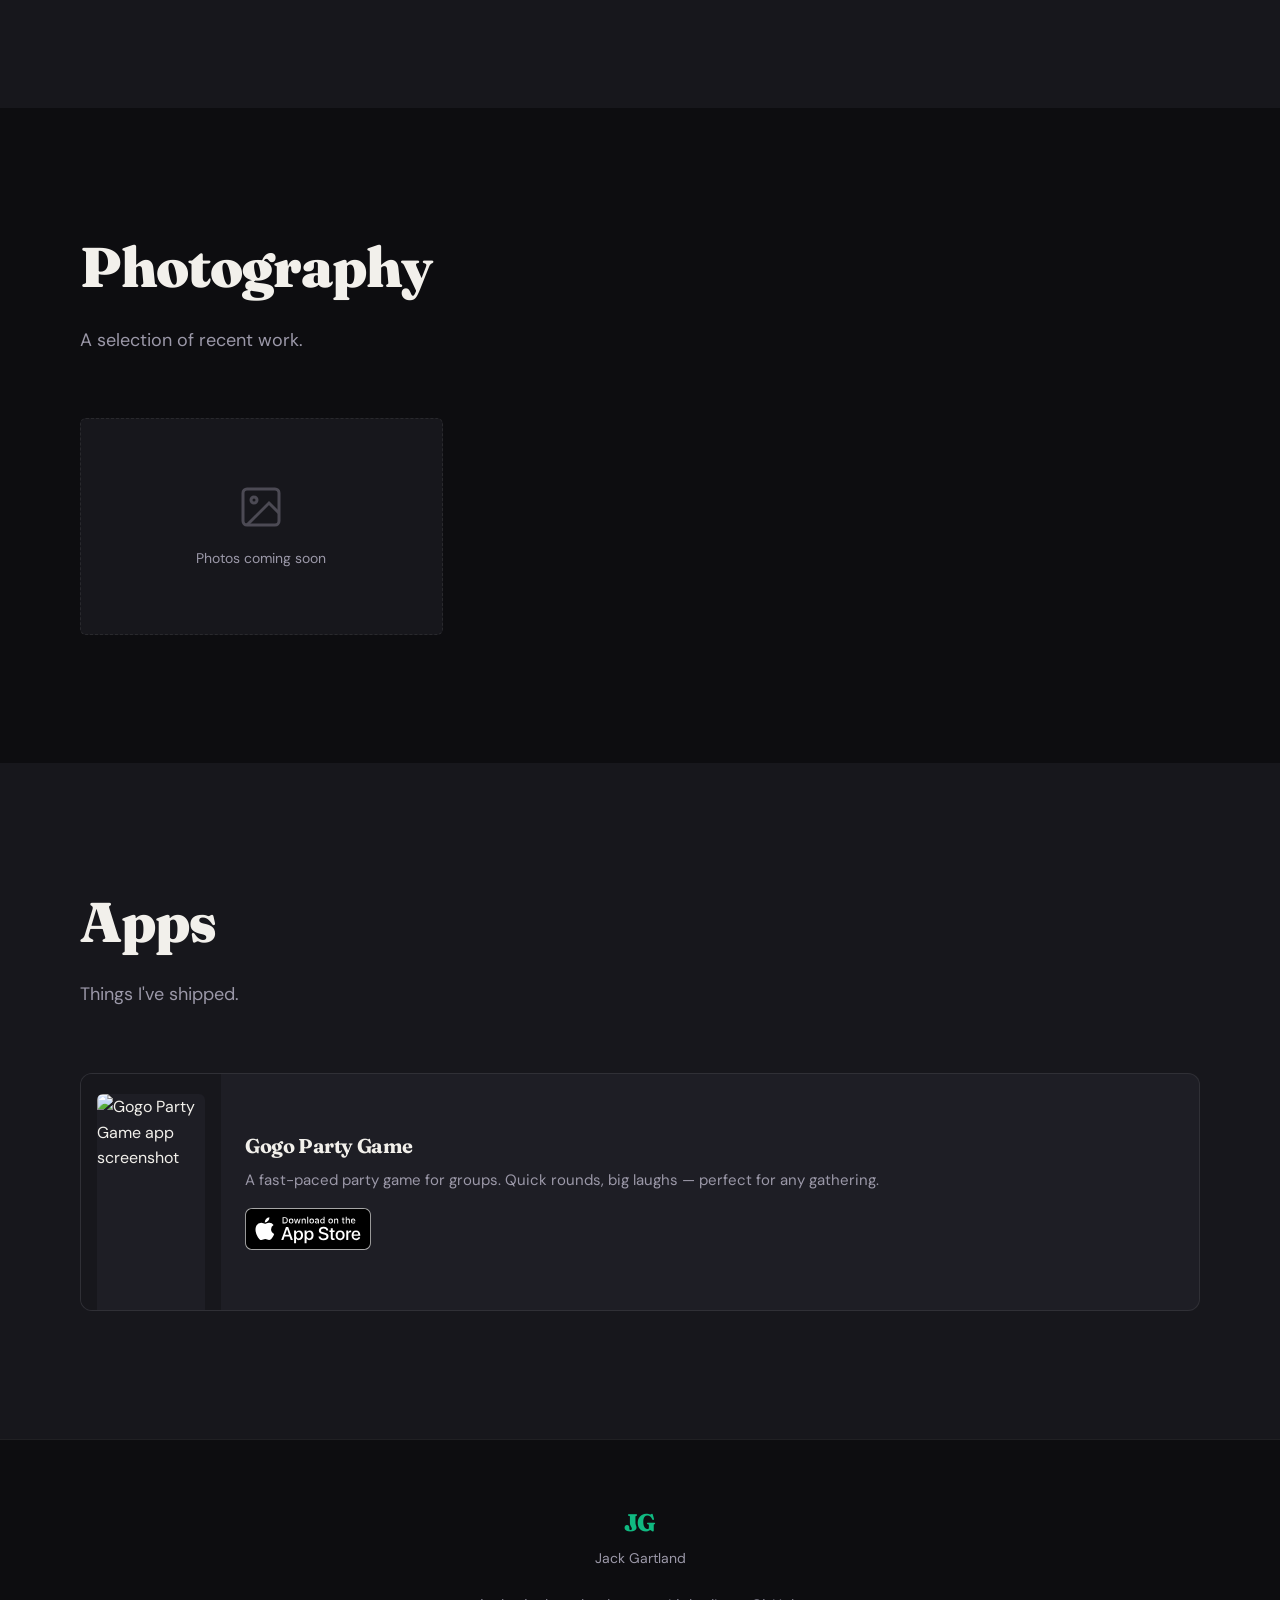
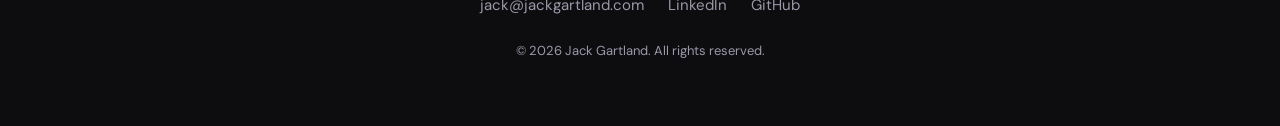
==== commit 0de88e17: "Lock in emerald accent colour, remove dev colour picker Co-Authored-By: Claude Sonnet 4.6 <noreply@a" ====
--- a/index.html
+++ b/index.html
@@ -249,5 +249,6 @@
   </div>
 
   <script src="js/main.js"></script>
+
 </body>
 </html>
--- a/css/style.css
+++ b/css/style.css
@@ -5,7 +5,9 @@
   --bg:             #0d0d10;
   --surface:        #17171c;
   --surface-raised: #1e1e25;
-  --accent:         #ff5c35;
+  --accent:         #10b981;
+  --accent-rgb:     16, 185, 129;
+  --accent-hover:   #0ea572;
   --accent-2:       #b8f564;
   --accent-3:       #4fa8e8;
   --text-primary:   #f2f0eb;
@@ -151,12 +153,12 @@
 .btn-primary {
   background-color: var(--accent);
   color: #fff;
-  box-shadow: 0 4px 24px rgba(255, 92, 53, 0.35);
+  box-shadow: 0 4px 24px rgba(var(--accent-rgb), 0.35);
 }
 
 .btn-primary:hover {
-  background-color: #ff7350;
-  box-shadow: 0 6px 32px rgba(255, 92, 53, 0.45);
+  background-color: var(--accent-hover);
+  box-shadow: 0 6px 32px rgba(var(--accent-rgb), 0.45);
 }
 
 .btn-outline {
@@ -336,7 +338,7 @@
   position: absolute;
   inset: 0;
   z-index: 0;
-  background: radial-gradient(ellipse 70% 60% at 70% 40%, rgba(255, 92, 53, 0.18) 0%, transparent 70%),
+  background: radial-gradient(ellipse 70% 60% at 70% 40%, rgba(var(--accent-rgb), 0.18) 0%, transparent 70%),
               radial-gradient(ellipse 50% 50% at 20% 80%, rgba(79, 168, 232, 0.1) 0%, transparent 60%);
   animation: blob-drift 12s ease-in-out infinite alternate;
 }
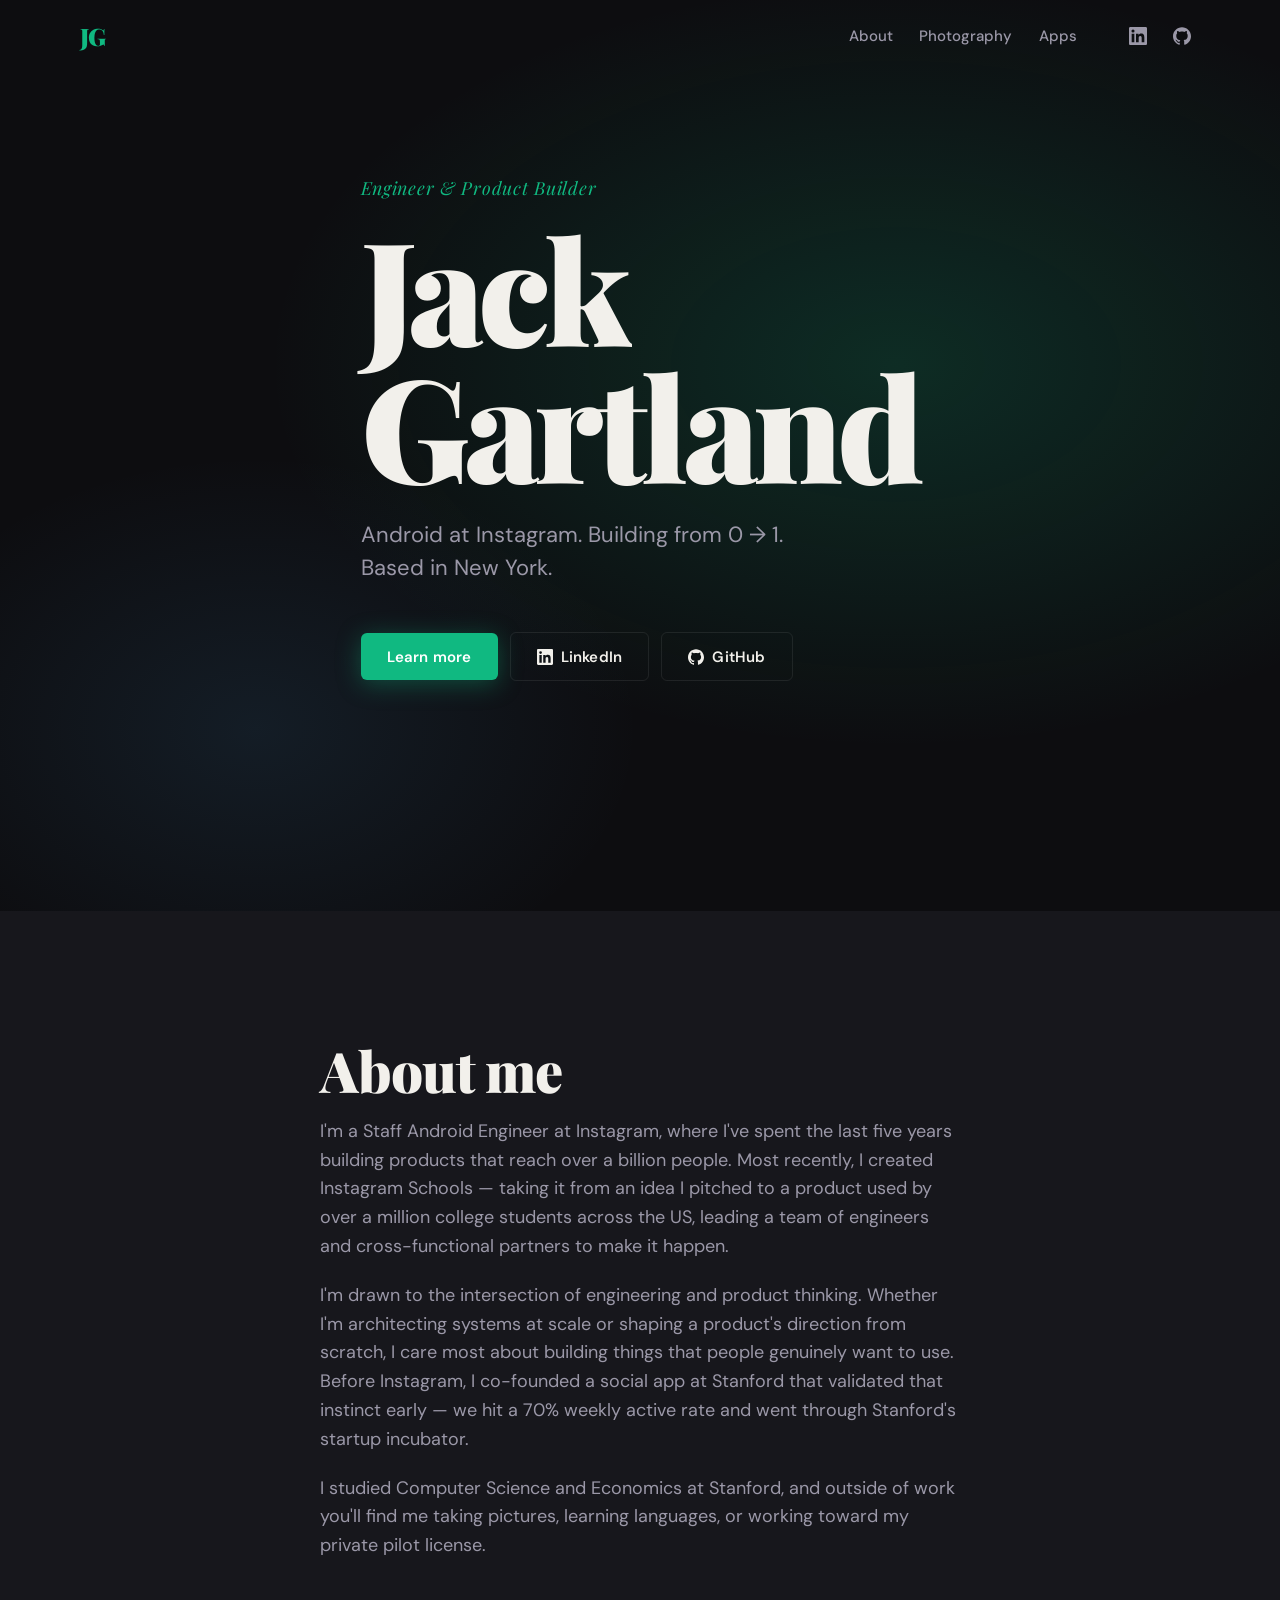
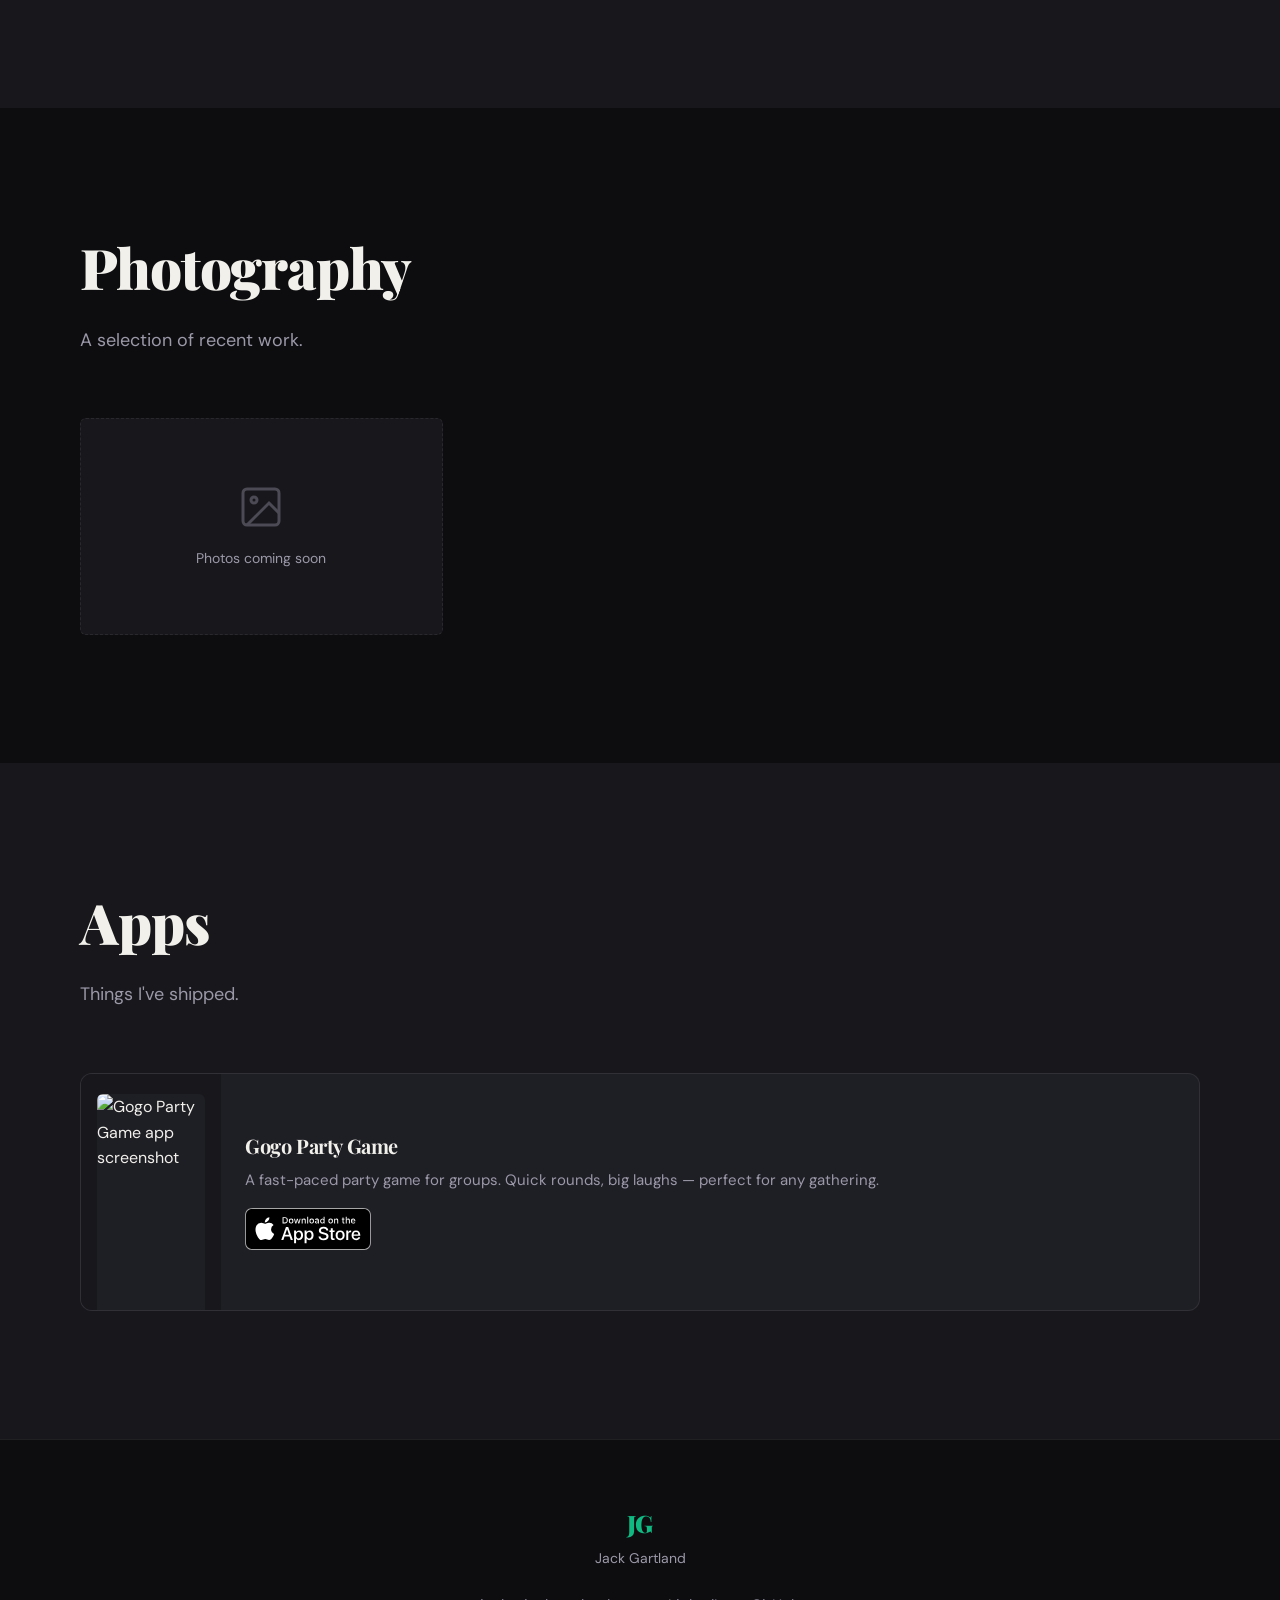
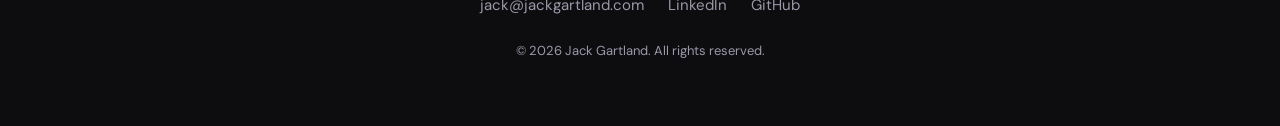
==== commit 84ce142a: "Switch display font to Playfair Display, remove font picker Co-Authored-By: Claude Sonnet 4.6 <norep" ====
--- a/index.html
+++ b/index.html
@@ -17,7 +17,7 @@
 <!-- Fonts -->
   <link rel="preconnect" href="https://fonts.googleapis.com">
   <link rel="preconnect" href="https://fonts.gstatic.com" crossorigin>
-  <link href="https://fonts.googleapis.com/css2?family=Fraunces:ital,opsz,wght@0,9..144,700;0,9..144,900;1,9..144,400&family=DM+Sans:wght@400;500;600&display=swap" rel="stylesheet">
+  <link href="https://fonts.googleapis.com/css2?family=Playfair+Display:ital,wght@0,700;0,900;1,400&family=DM+Sans:wght@400;500;600&display=swap" rel="stylesheet">
 
   <!-- Stylesheet -->
   <link rel="stylesheet" href="css/style.css">
@@ -250,5 +250,6 @@
 
   <script src="js/main.js"></script>
 
+
 </body>
 </html>
--- a/css/style.css
+++ b/css/style.css
@@ -14,7 +14,7 @@
   --text-secondary: #9b98a8;
   --border:         rgba(255, 255, 255, 0.08);
 
-  --font-display: 'Fraunces', Georgia, serif;
+  --font-display: 'Playfair Display', Georgia, serif;
   --font-body:    'DM Sans', system-ui, sans-serif;
 
   --header-h:     72px;
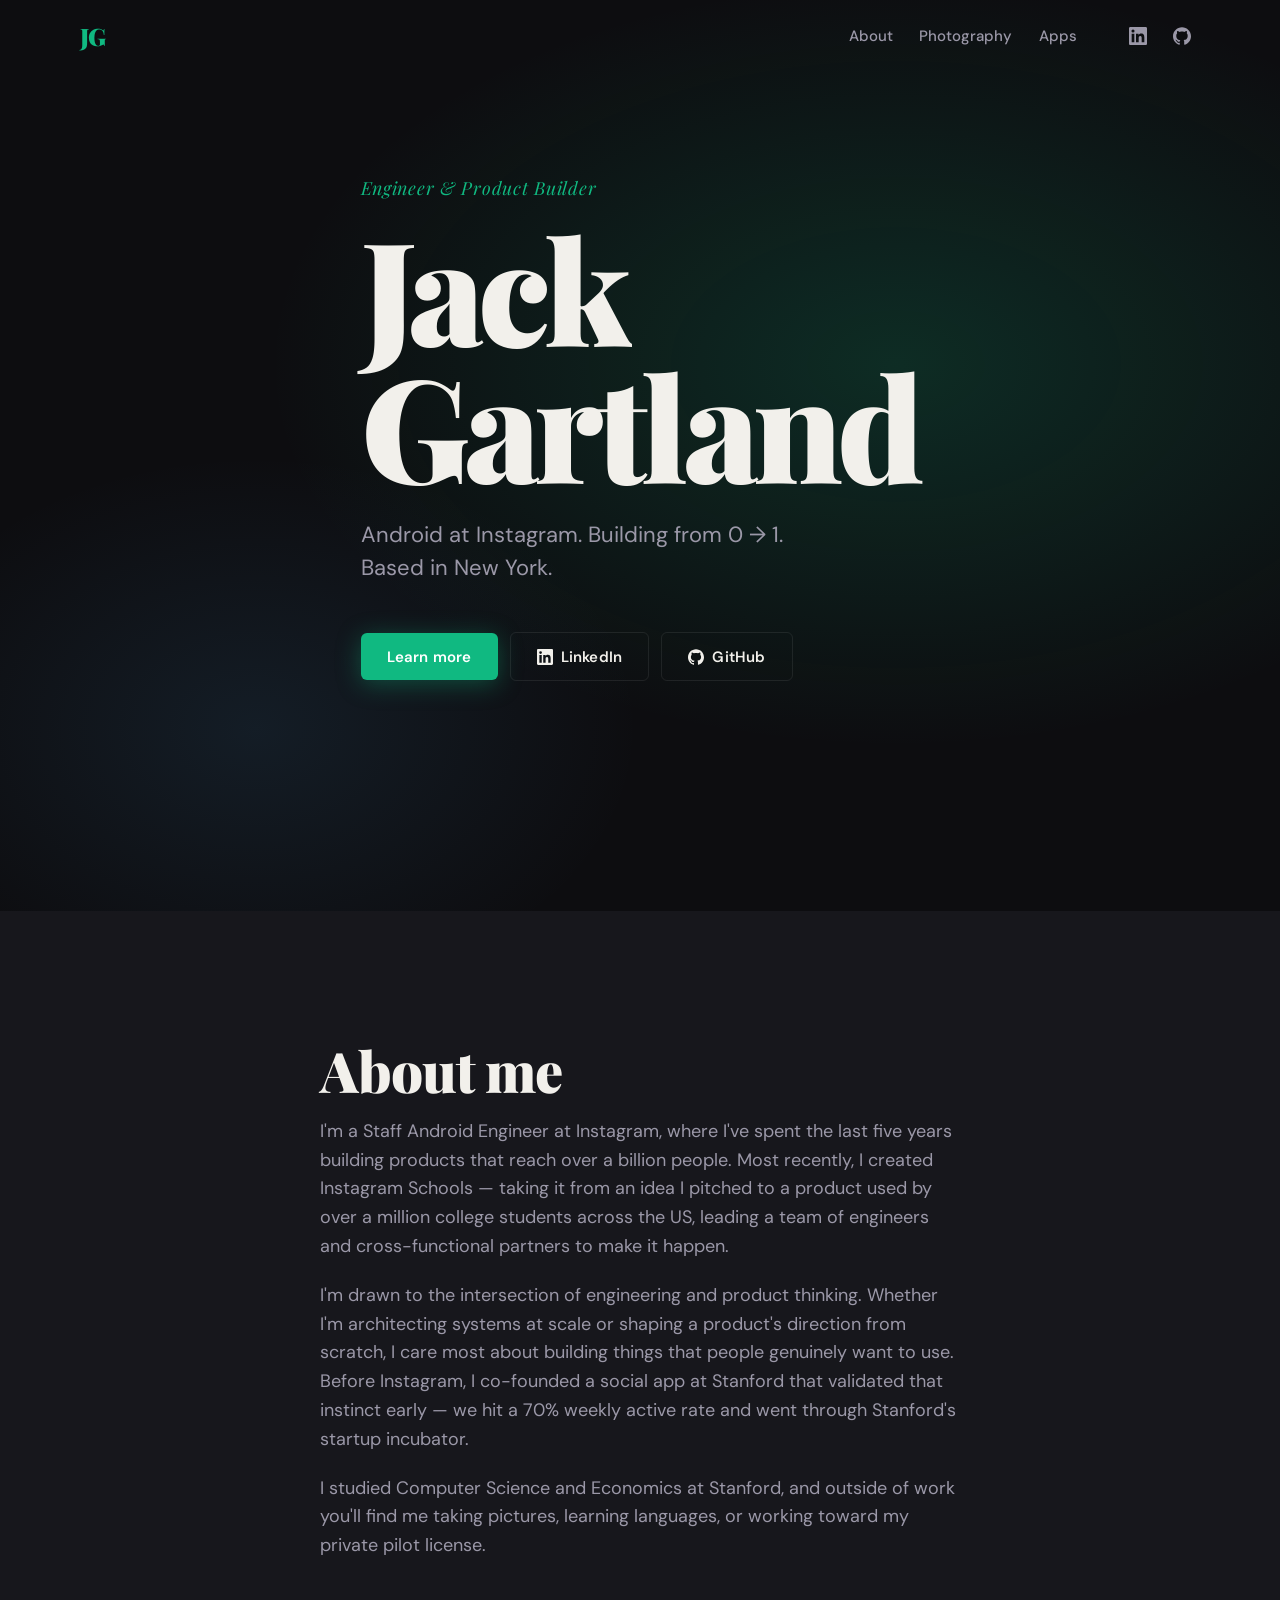
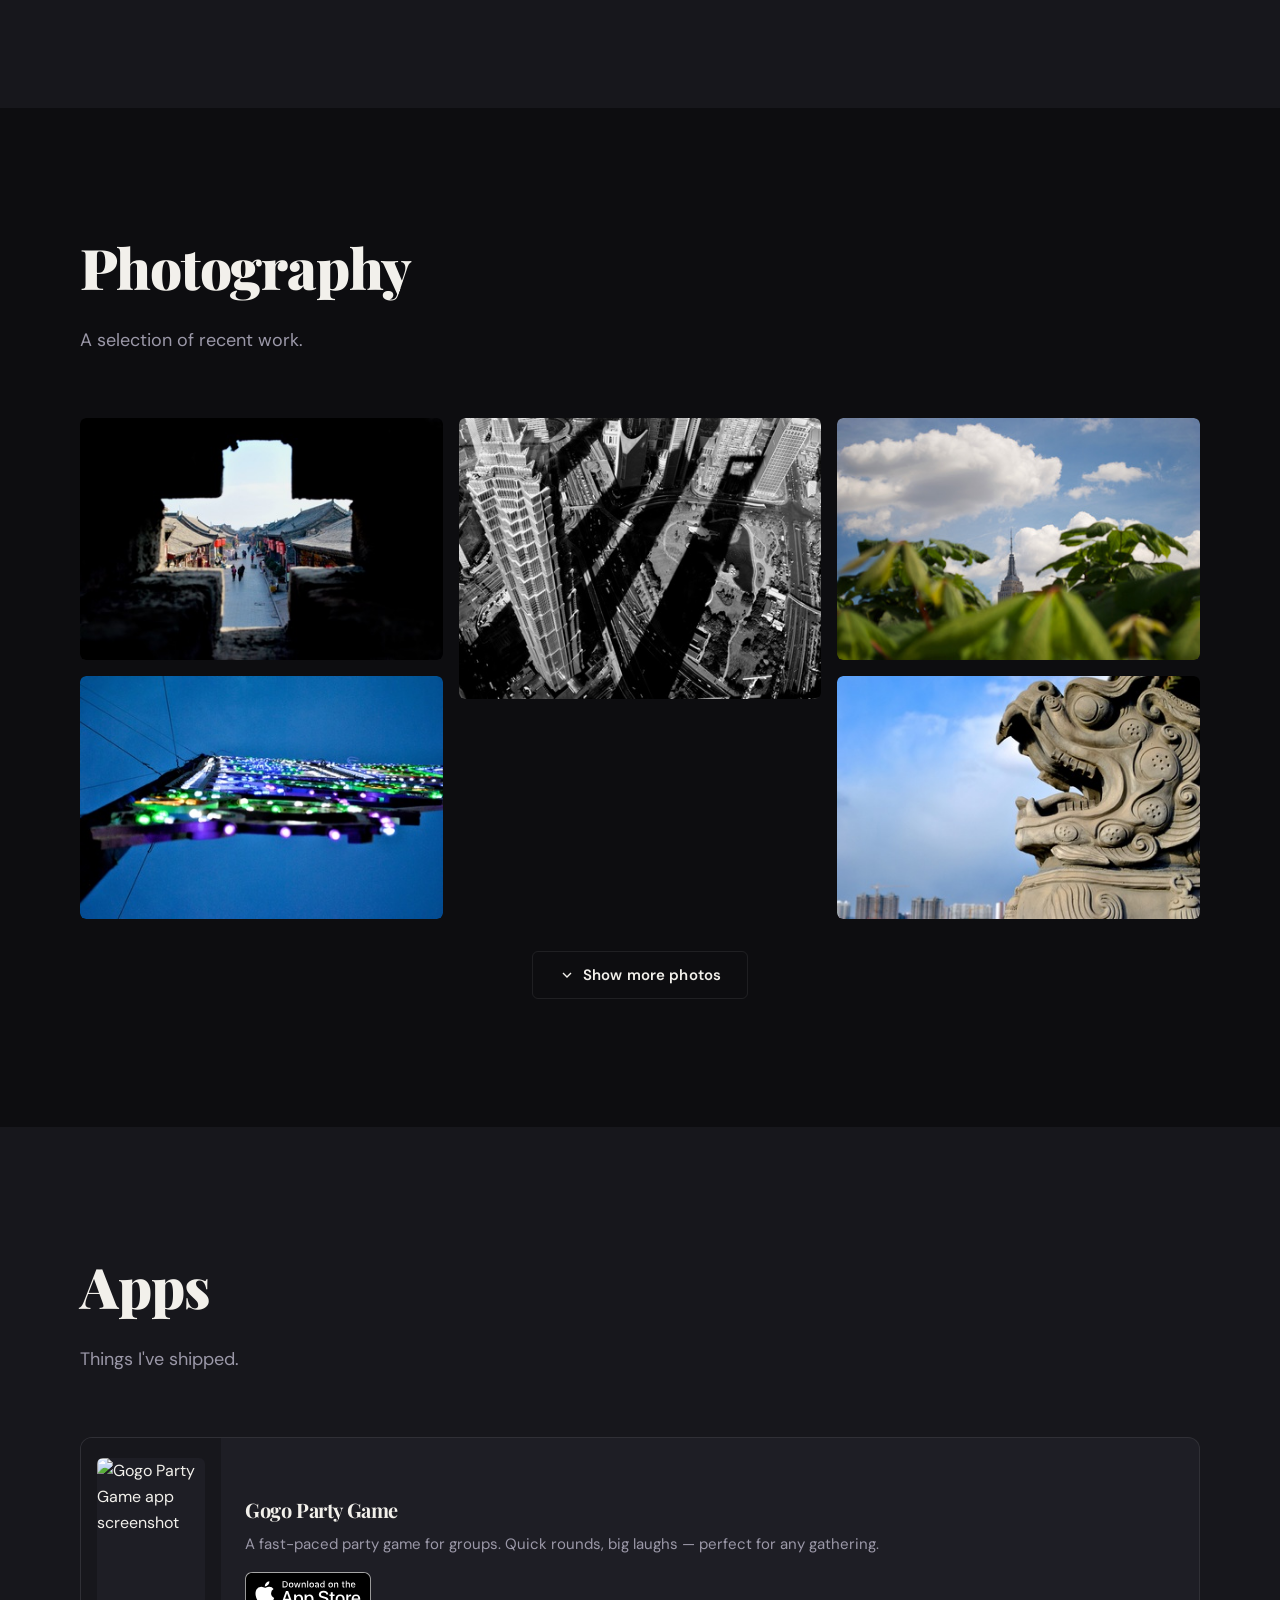
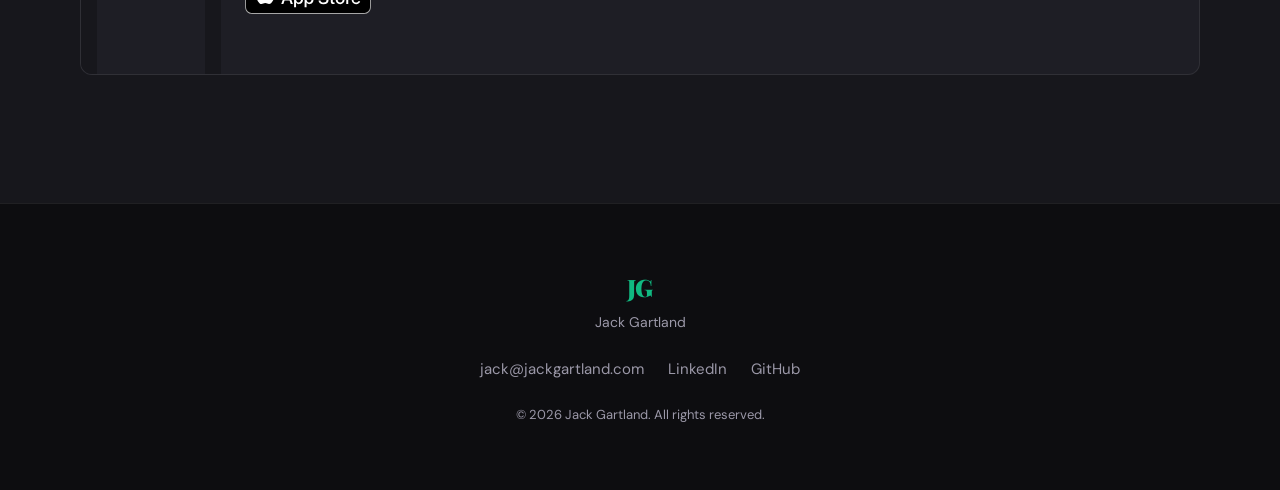
==== commit b6c18e95: "Add photography gallery with expand/collapse Extracts 29 photos from webarchive, shows first 5 by de" ====
--- a/index.html
+++ b/index.html
@@ -116,36 +116,131 @@
         <p class="section-sub" data-reveal>A selection of recent work.</p>
 
         <div class="gallery-grid" id="gallery-grid">
-          <!-- Gallery items are added here.
-               Each item follows this pattern:
-
-          <figure class="gallery-item" data-reveal>
-            <img
-              src="assets/photos-web/photo-name.webp"
-              srcset="assets/photos-web/photo-name.webp 700w, assets/photos-web/photo-name-full.webp 1400w"
-              sizes="(min-width: 1024px) 33vw, (min-width: 768px) 50vw, 100vw"
-              alt="Description of photo"
-              width="700"
-              height="1050"
-              loading="lazy"
-              data-src="assets/photos-web/photo-name-full.webp"
-              data-caption="Caption text here"
-            >
-            <figcaption>Caption text here</figcaption>
-          </figure>
-
-          Add your photos above this comment. -->
-          <figure class="gallery-item gallery-placeholder" data-reveal aria-hidden="true">
-            <div class="placeholder-inner">
-              <svg viewBox="0 0 24 24" fill="none" stroke="currentColor" stroke-width="1.5" aria-hidden="true">
-                <rect x="3" y="3" width="18" height="18" rx="2"/>
-                <circle cx="8.5" cy="8.5" r="1.5"/>
-                <path d="M21 15l-5-5L5 21"/>
-              </svg>
-              <span>Photos coming soon</span>
-            </div>
-          </figure>
-        </div>
+
+          <figure class="gallery-item" data-reveal data-src="assets/photos-web/2206303.jpg">
+            <img src="assets/photos-web/2206303.jpg" alt="Photograph by Jack Gartland" width="400" height="267" loading="lazy">
+          </figure>
+
+          <figure class="gallery-item" data-reveal data-src="assets/photos-web/3758017.jpg">
+            <img src="assets/photos-web/3758017.jpg" alt="Photograph by Jack Gartland" width="400" height="267" loading="lazy">
+          </figure>
+
+          <figure class="gallery-item" data-reveal data-src="assets/photos-web/1546017.jpg">
+            <img src="assets/photos-web/1546017.jpg" alt="Photograph by Jack Gartland" width="400" height="310" loading="lazy">
+          </figure>
+
+          <figure class="gallery-item" data-reveal data-src="assets/photos-web/573714.jpg">
+            <img src="assets/photos-web/573714.jpg" alt="Photograph by Jack Gartland" width="400" height="267" loading="lazy">
+          </figure>
+
+          <figure class="gallery-item" data-reveal data-src="assets/photos-web/291243.jpg">
+            <img src="assets/photos-web/291243.jpg" alt="Photograph by Jack Gartland" width="400" height="267" loading="lazy">
+          </figure>
+
+        </div>
+
+        <div class="gallery-expand-row" id="gallery-expand-row">
+          <button class="btn btn-outline gallery-expand-btn" id="gallery-expand-btn" aria-expanded="false" aria-controls="gallery-more">
+            <svg viewBox="0 0 24 24" fill="none" stroke="currentColor" stroke-width="2" width="16" height="16" aria-hidden="true"><path d="M6 9l6 6 6-6"/></svg>
+            Show more photos
+          </button>
+        </div>
+
+        <div class="gallery-grid gallery-more" id="gallery-more" aria-hidden="true">
+
+          <figure class="gallery-item" data-reveal data-src="assets/photos-web/3366812.jpg">
+            <img src="assets/photos-web/3366812.jpg" alt="Photograph by Jack Gartland" width="400" height="267" loading="lazy">
+          </figure>
+
+          <figure class="gallery-item" data-reveal data-src="assets/photos-web/4325704.jpg">
+            <img src="assets/photos-web/4325704.jpg" alt="Photograph by Jack Gartland" width="400" height="267" loading="lazy">
+          </figure>
+
+          <figure class="gallery-item" data-reveal data-src="assets/photos-web/570062.jpg">
+            <img src="assets/photos-web/570062.jpg" alt="Photograph by Jack Gartland" width="400" height="217" loading="lazy">
+          </figure>
+
+          <figure class="gallery-item" data-reveal data-src="assets/photos-web/1427696.jpg">
+            <img src="assets/photos-web/1427696.jpg" alt="Photograph by Jack Gartland" width="400" height="267" loading="lazy">
+          </figure>
+
+          <figure class="gallery-item" data-reveal data-src="assets/photos-web/8716154.jpg">
+            <img src="assets/photos-web/8716154.jpg" alt="Photograph by Jack Gartland" width="400" height="267" loading="lazy">
+          </figure>
+
+          <figure class="gallery-item" data-reveal data-src="assets/photos-web/3767256.jpg">
+            <img src="assets/photos-web/3767256.jpg" alt="Photograph by Jack Gartland" width="400" height="267" loading="lazy">
+          </figure>
+
+          <figure class="gallery-item" data-reveal data-src="assets/photos-web/6634932.jpg">
+            <img src="assets/photos-web/6634932.jpg" alt="Photograph by Jack Gartland" width="400" height="138" loading="lazy">
+          </figure>
+
+          <figure class="gallery-item" data-reveal data-src="assets/photos-web/9233500.jpg">
+            <img src="assets/photos-web/9233500.jpg" alt="Photograph by Jack Gartland" width="400" height="267" loading="lazy">
+          </figure>
+
+          <figure class="gallery-item" data-reveal data-src="assets/photos-web/8210691.jpg">
+            <img src="assets/photos-web/8210691.jpg" alt="Photograph by Jack Gartland" width="400" height="267" loading="lazy">
+          </figure>
+
+          <figure class="gallery-item" data-reveal data-src="assets/photos-web/5639658.jpg">
+            <img src="assets/photos-web/5639658.jpg" alt="Photograph by Jack Gartland" width="400" height="598" loading="lazy">
+          </figure>
+
+          <figure class="gallery-item" data-reveal data-src="assets/photos-web/6094494.jpg">
+            <img src="assets/photos-web/6094494.jpg" alt="Photograph by Jack Gartland" width="400" height="598" loading="lazy">
+          </figure>
+
+          <figure class="gallery-item" data-reveal data-src="assets/photos-web/5137628.jpg">
+            <img src="assets/photos-web/5137628.jpg" alt="Photograph by Jack Gartland" width="400" height="267" loading="lazy">
+          </figure>
+
+          <figure class="gallery-item" data-reveal data-src="assets/photos-web/7053951.jpg">
+            <img src="assets/photos-web/7053951.jpg" alt="Photograph by Jack Gartland" width="400" height="267" loading="lazy">
+          </figure>
+
+          <figure class="gallery-item" data-reveal data-src="assets/photos-web/2219807.jpg">
+            <img src="assets/photos-web/2219807.jpg" alt="Photograph by Jack Gartland" width="400" height="267" loading="lazy">
+          </figure>
+
+          <figure class="gallery-item" data-reveal data-src="assets/photos-web/4046475.jpg">
+            <img src="assets/photos-web/4046475.jpg" alt="Photograph by Jack Gartland" width="400" height="267" loading="lazy">
+          </figure>
+
+          <figure class="gallery-item" data-reveal data-src="assets/photos-web/556356.jpg">
+            <img src="assets/photos-web/556356.jpg" alt="Photograph by Jack Gartland" width="400" height="267" loading="lazy">
+          </figure>
+
+          <figure class="gallery-item" data-reveal data-src="assets/photos-web/2700183.jpg">
+            <img src="assets/photos-web/2700183.jpg" alt="Photograph by Jack Gartland" width="400" height="310" loading="lazy">
+          </figure>
+
+          <figure class="gallery-item" data-reveal data-src="assets/photos-web/3258828.jpg">
+            <img src="assets/photos-web/3258828.jpg" alt="Photograph by Jack Gartland" width="400" height="470" loading="lazy">
+          </figure>
+
+          <figure class="gallery-item" data-reveal data-src="assets/photos-web/7868220.jpg">
+            <img src="assets/photos-web/7868220.jpg" alt="Photograph by Jack Gartland" width="400" height="598" loading="lazy">
+          </figure>
+
+          <figure class="gallery-item" data-reveal data-src="assets/photos-web/6852691.jpg">
+            <img src="assets/photos-web/6852691.jpg" alt="Photograph by Jack Gartland" width="400" height="266" loading="lazy">
+          </figure>
+
+          <figure class="gallery-item" data-reveal data-src="assets/photos-web/9988326.jpg">
+            <img src="assets/photos-web/9988326.jpg" alt="Photograph by Jack Gartland" width="400" height="267" loading="lazy">
+          </figure>
+
+          <figure class="gallery-item" data-reveal data-src="assets/photos-web/6917617.jpg">
+            <img src="assets/photos-web/6917617.jpg" alt="Photograph by Jack Gartland" width="400" height="267" loading="lazy">
+          </figure>
+
+          <figure class="gallery-item" data-reveal data-src="assets/photos-web/1868328.jpg">
+            <img src="assets/photos-web/1868328.jpg" alt="Photograph by Jack Gartland" width="400" height="267" loading="lazy">
+          </figure>
+
+        </div><!-- end gallery-more -->
       </div>
     </section>
 
--- a/css/style.css
+++ b/css/style.css
@@ -470,33 +470,35 @@
   transform: translateY(0);
 }
 
-/* Gallery placeholder card */
-.gallery-placeholder {
-  cursor: default;
-  border: 1.5px dashed var(--border);
-  background-color: var(--surface);
-}
-
-.gallery-placeholder:hover img {
-  transform: none;
-  filter: none;
-}
-
-.placeholder-inner {
-  display: flex;
-  flex-direction: column;
-  align-items: center;
+
+/* Gallery expand */
+.gallery-expand-row {
+  display: flex;
   justify-content: center;
-  gap: 1rem;
-  padding: 4rem 2rem;
-  color: var(--text-secondary);
-  font-size: 0.875rem;
-}
-
-.placeholder-inner svg {
-  width: 48px;
-  height: 48px;
-  opacity: 0.4;
+  margin-top: 2rem;
+}
+
+.gallery-expand-btn {
+  display: inline-flex;
+  align-items: center;
+  gap: 0.5rem;
+}
+
+.gallery-expand-btn svg {
+  transition: transform var(--transition);
+}
+
+.gallery-expand-btn[aria-expanded="true"] svg {
+  transform: rotate(180deg);
+}
+
+.gallery-more {
+  display: none;
+  margin-top: 1rem;
+}
+
+.gallery-more.is-open {
+  display: block;
 }
 
 /* =============================================================
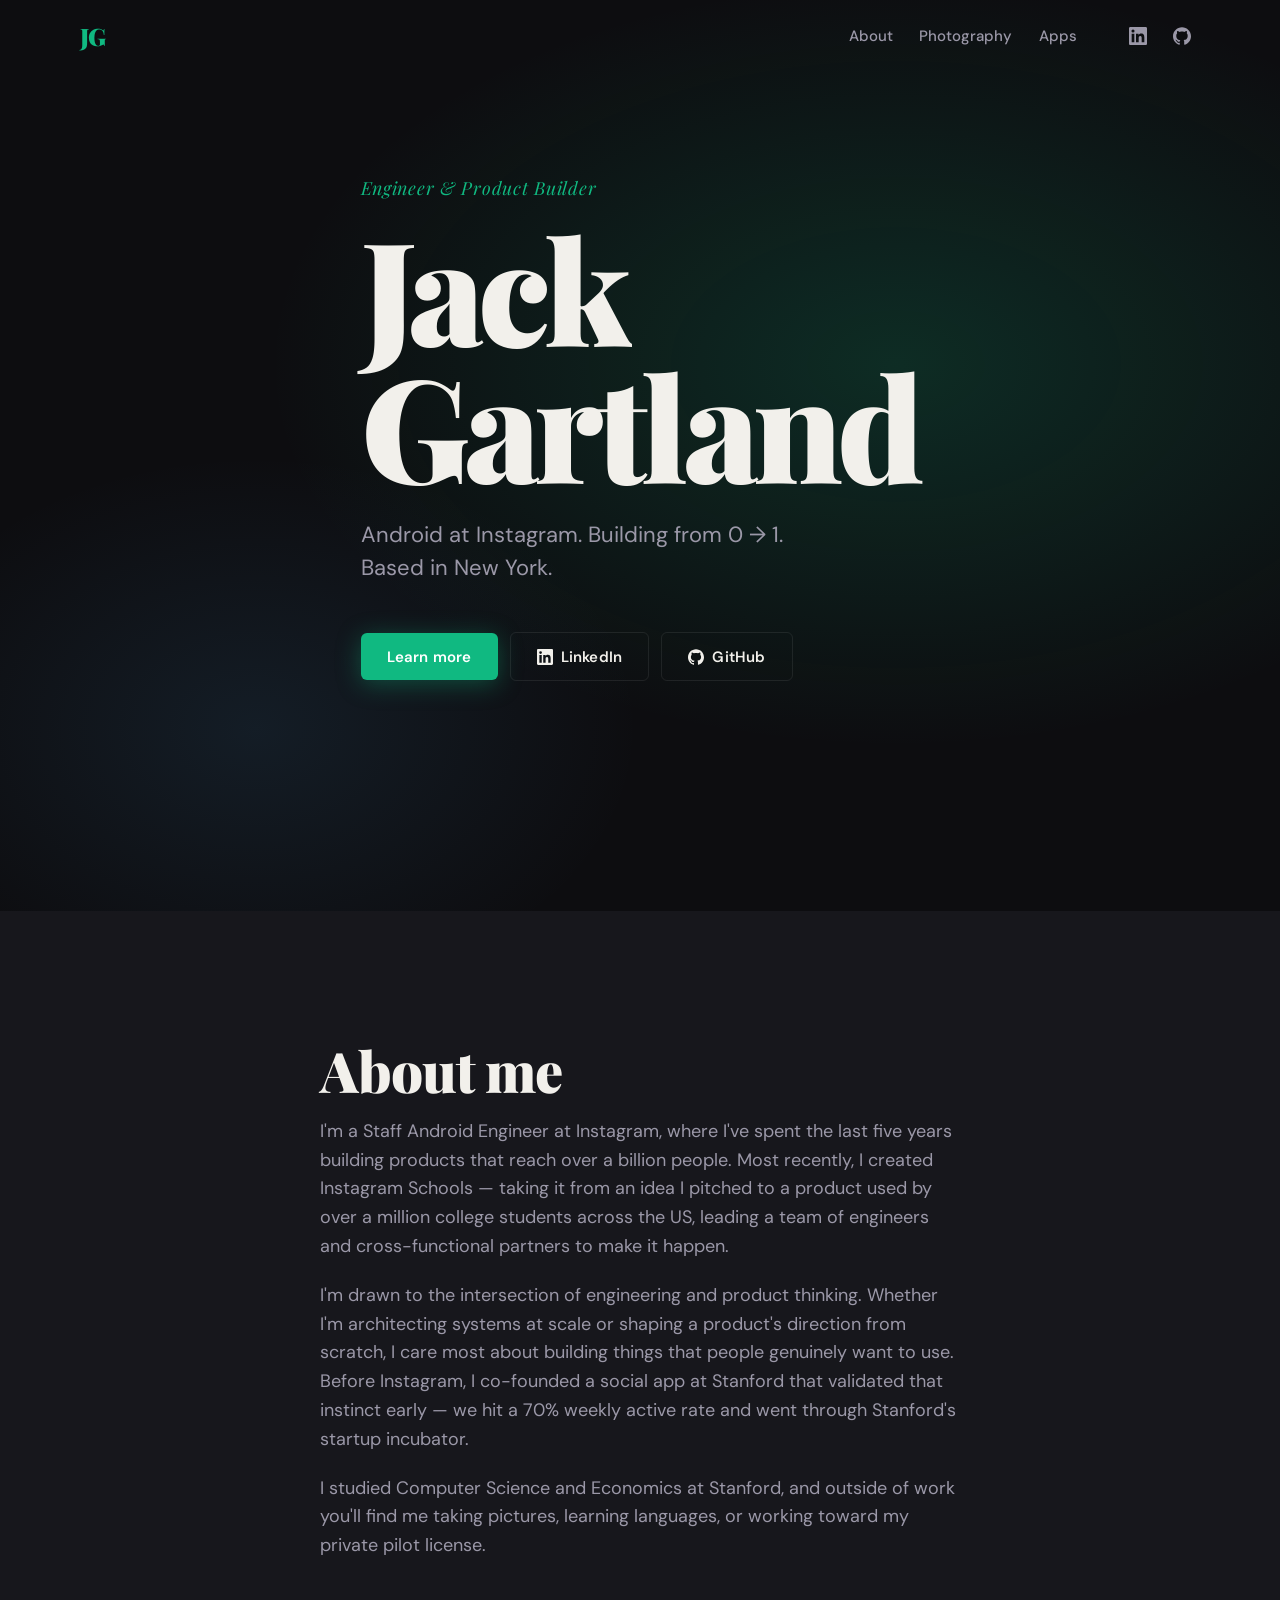
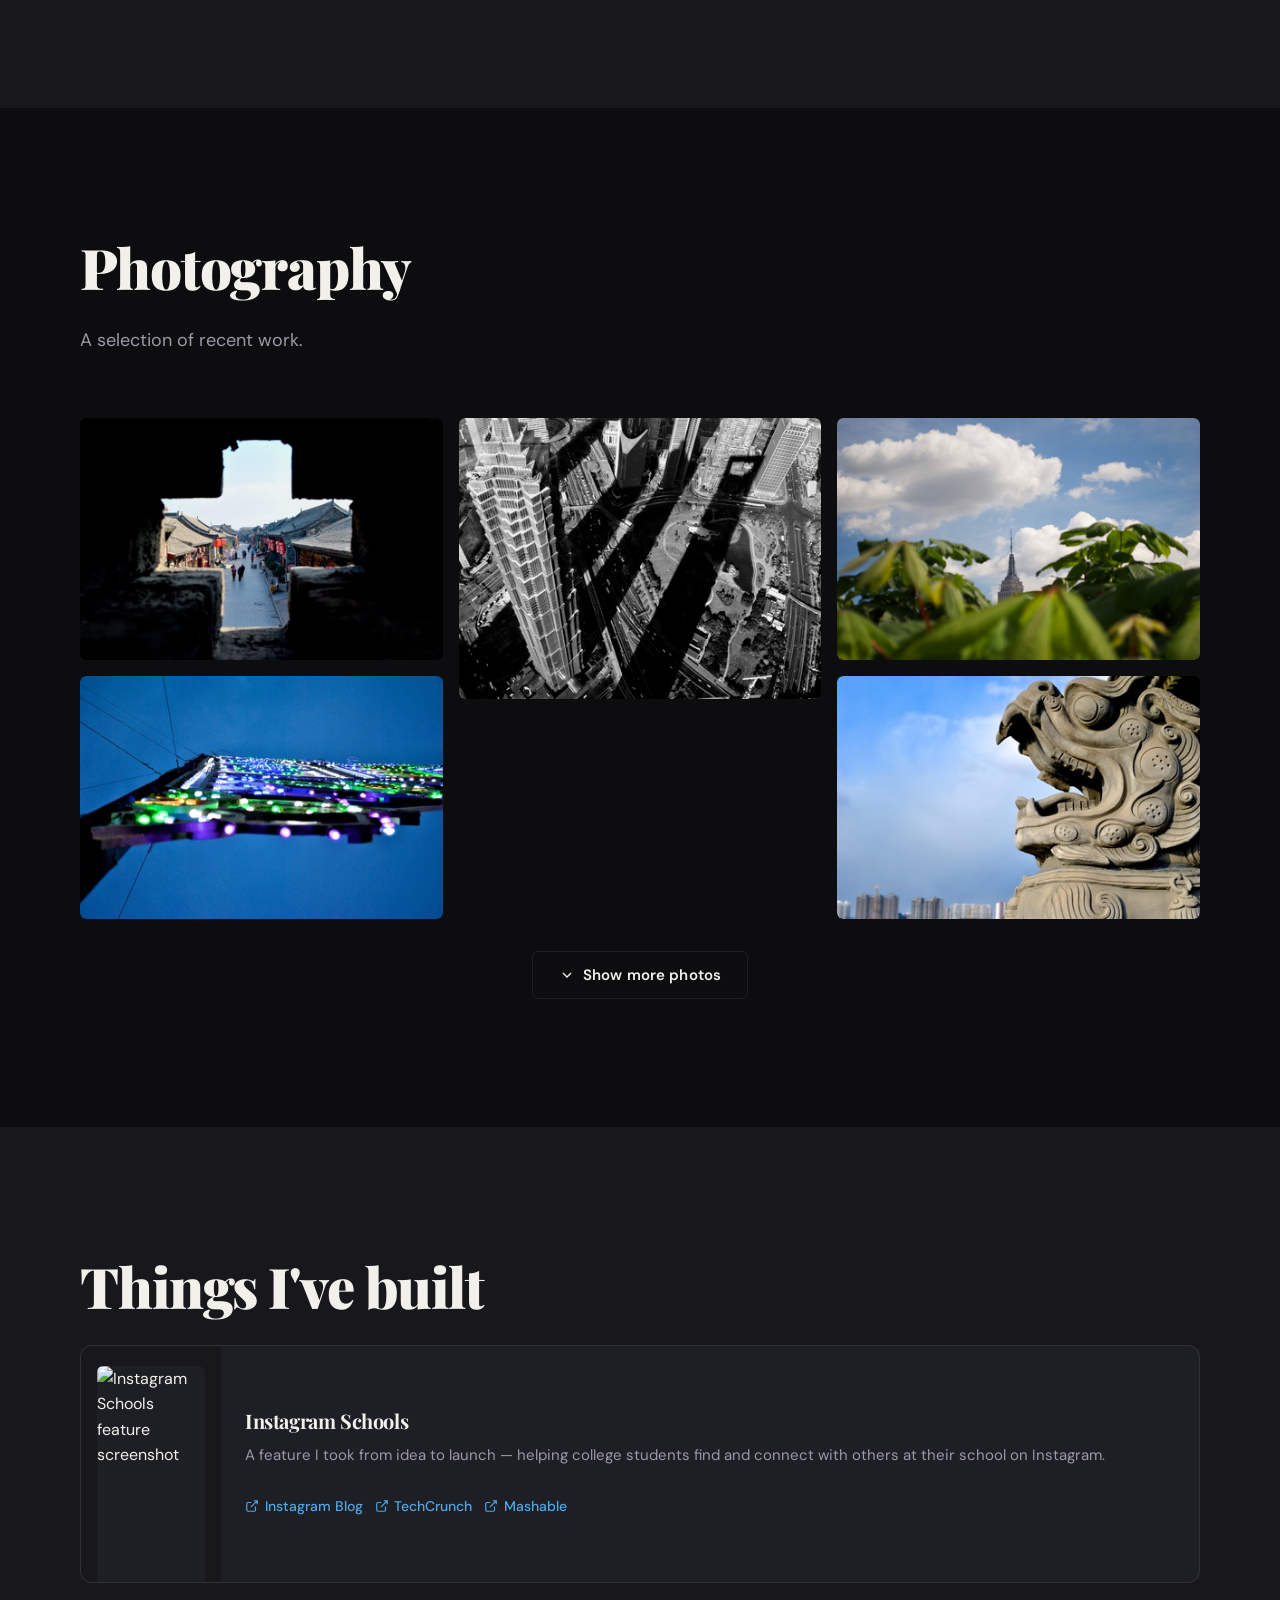
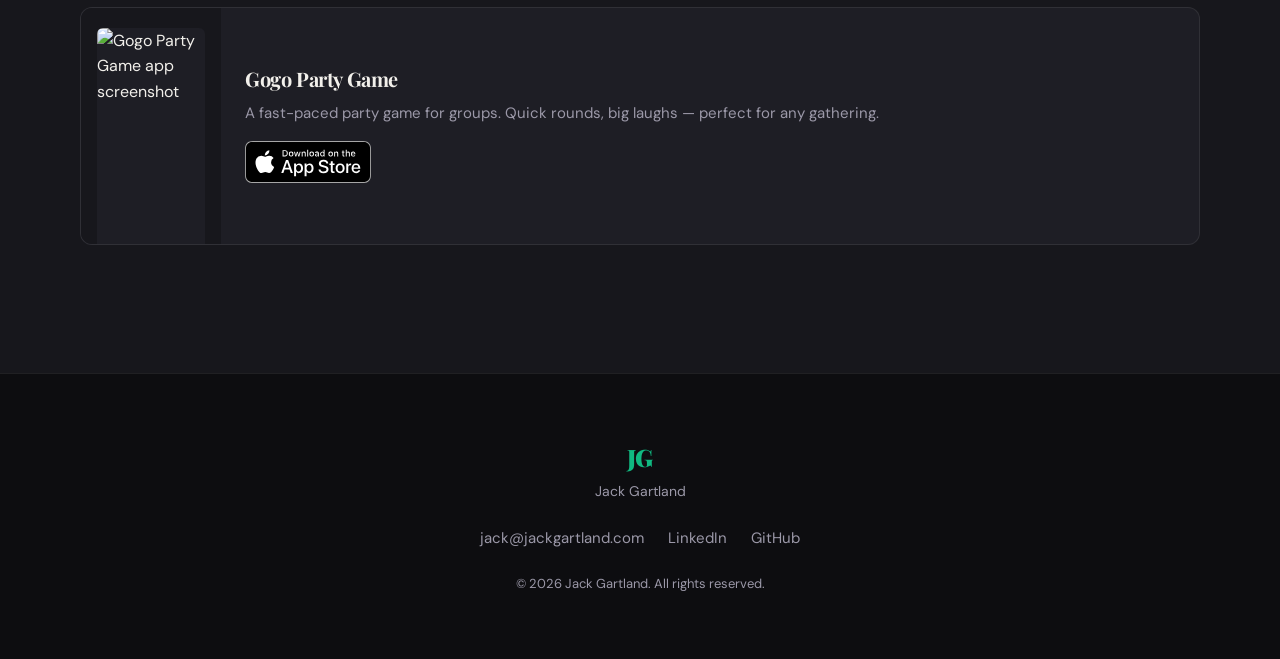
==== commit 47cbc70f: "Update Things I've built section - Add Instagram Schools card with press links - Remove meta heading" ====
--- a/index.html
+++ b/index.html
@@ -249,13 +249,43 @@
     ============================================================ -->
     <section id="apps" aria-labelledby="apps-heading">
       <div class="container">
-        <h2 id="apps-heading" data-reveal>Apps</h2>
-        <p class="section-sub" data-reveal>Things I've shipped.</p>
+        <h2 id="apps-heading" data-reveal>Things I've built</h2>
 
         <div class="apps-grid">
 
+          <!-- Instagram Schools -->
+          <article class="app-card app-card--wide" data-reveal>
+            <div class="app-card-screenshot">
+              <img
+                src="assets/app-screenshots/instagram-schools.webp"
+                alt="Instagram Schools feature screenshot"
+                width="300"
+                height="600"
+                loading="lazy"
+              >
+            </div>
+            <div class="app-card-content">
+              <h3 class="app-card-title">Instagram Schools</h3>
+              <p class="app-card-desc">A feature I took from idea to launch — helping college students find and connect with others at their school on Instagram.</p>
+              <div class="app-card-links">
+                <a href="https://about.instagram.com/blog/announcements/instagram-schools-feature-college-students" target="_blank" rel="noopener noreferrer" class="press-link">
+                  <svg viewBox="0 0 24 24" fill="none" stroke="currentColor" stroke-width="2" width="14" height="14" aria-hidden="true"><path d="M18 13v6a2 2 0 0 1-2 2H5a2 2 0 0 1-2-2V8a2 2 0 0 1 2-2h6M15 3h6v6M10 14L21 3"/></svg>
+                  Instagram Blog
+                </a>
+                <a href="https://techcrunch.com/2025/08/26/instagrams-new-feature-helps-college-students-connect-with-others-on-campus/" target="_blank" rel="noopener noreferrer" class="press-link">
+                  <svg viewBox="0 0 24 24" fill="none" stroke="currentColor" stroke-width="2" width="14" height="14" aria-hidden="true"><path d="M18 13v6a2 2 0 0 1-2 2H5a2 2 0 0 1-2-2V8a2 2 0 0 1 2-2h6M15 3h6v6M10 14L21 3"/></svg>
+                  TechCrunch
+                </a>
+                <a href="https://mashable.com/article/schools-on-instagram-feature-unidays" target="_blank" rel="noopener noreferrer" class="press-link">
+                  <svg viewBox="0 0 24 24" fill="none" stroke="currentColor" stroke-width="2" width="14" height="14" aria-hidden="true"><path d="M18 13v6a2 2 0 0 1-2 2H5a2 2 0 0 1-2-2V8a2 2 0 0 1 2-2h6M15 3h6v6M10 14L21 3"/></svg>
+                  Mashable
+                </a>
+              </div>
+            </div>
+          </article>
+
           <!-- Gogo Party Game -->
-          <article class="app-card" data-reveal>
+          <article class="app-card app-card--wide" data-reveal>
             <div class="app-card-screenshot">
               <img
                 src="assets/app-screenshots/gogo.webp"
--- a/css/style.css
+++ b/css/style.css
@@ -570,6 +570,32 @@
   line-height: 1.55;
 }
 
+.app-card--wide {
+  grid-column: 1 / -1;
+}
+
+
+.app-card-links {
+  display: flex;
+  flex-wrap: wrap;
+  gap: 0.75rem;
+  margin-top: 1rem;
+}
+
+.press-link {
+  display: inline-flex;
+  align-items: center;
+  gap: 0.35rem;
+  font-size: 0.875rem;
+  font-weight: 500;
+  color: var(--accent-3);
+  transition: color var(--transition), opacity var(--transition);
+}
+
+.press-link:hover {
+  color: var(--text-primary);
+}
+
 .app-store-link {
   display: inline-block;
   margin-top: 0.25rem;
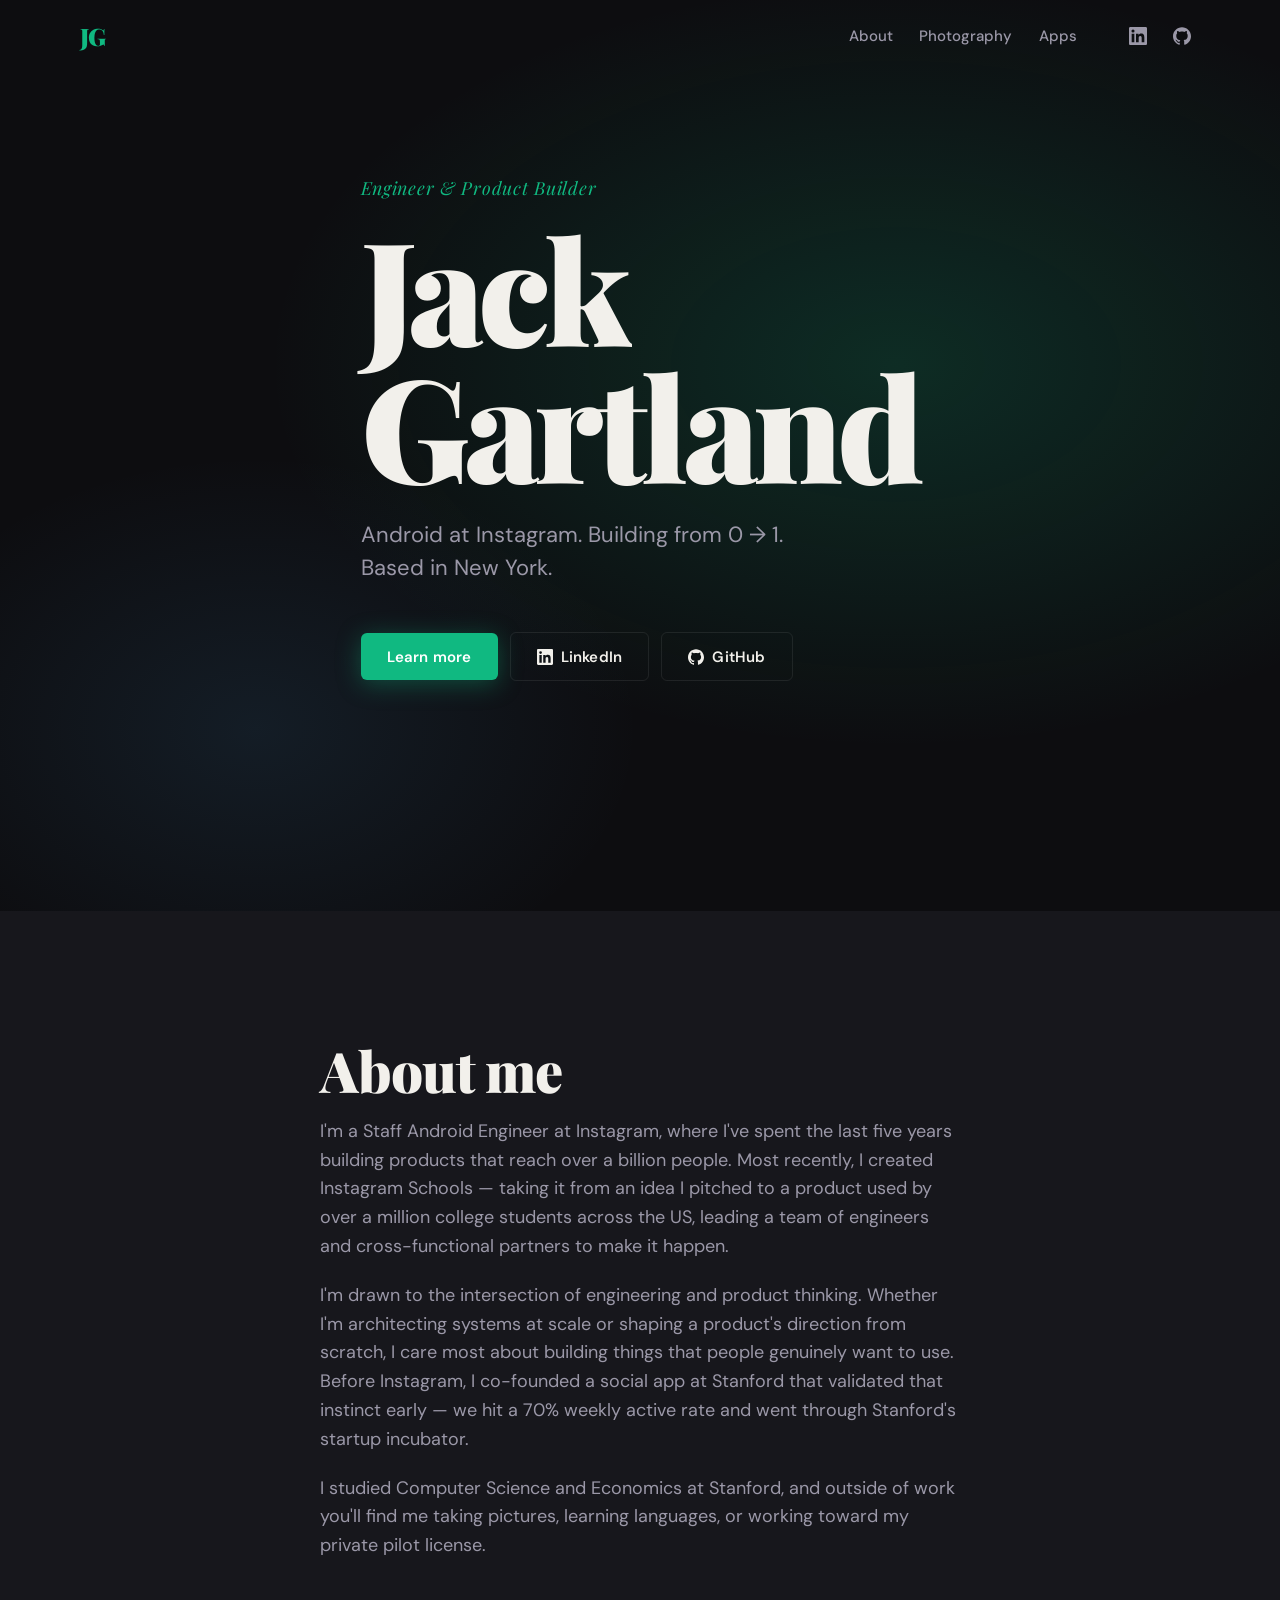
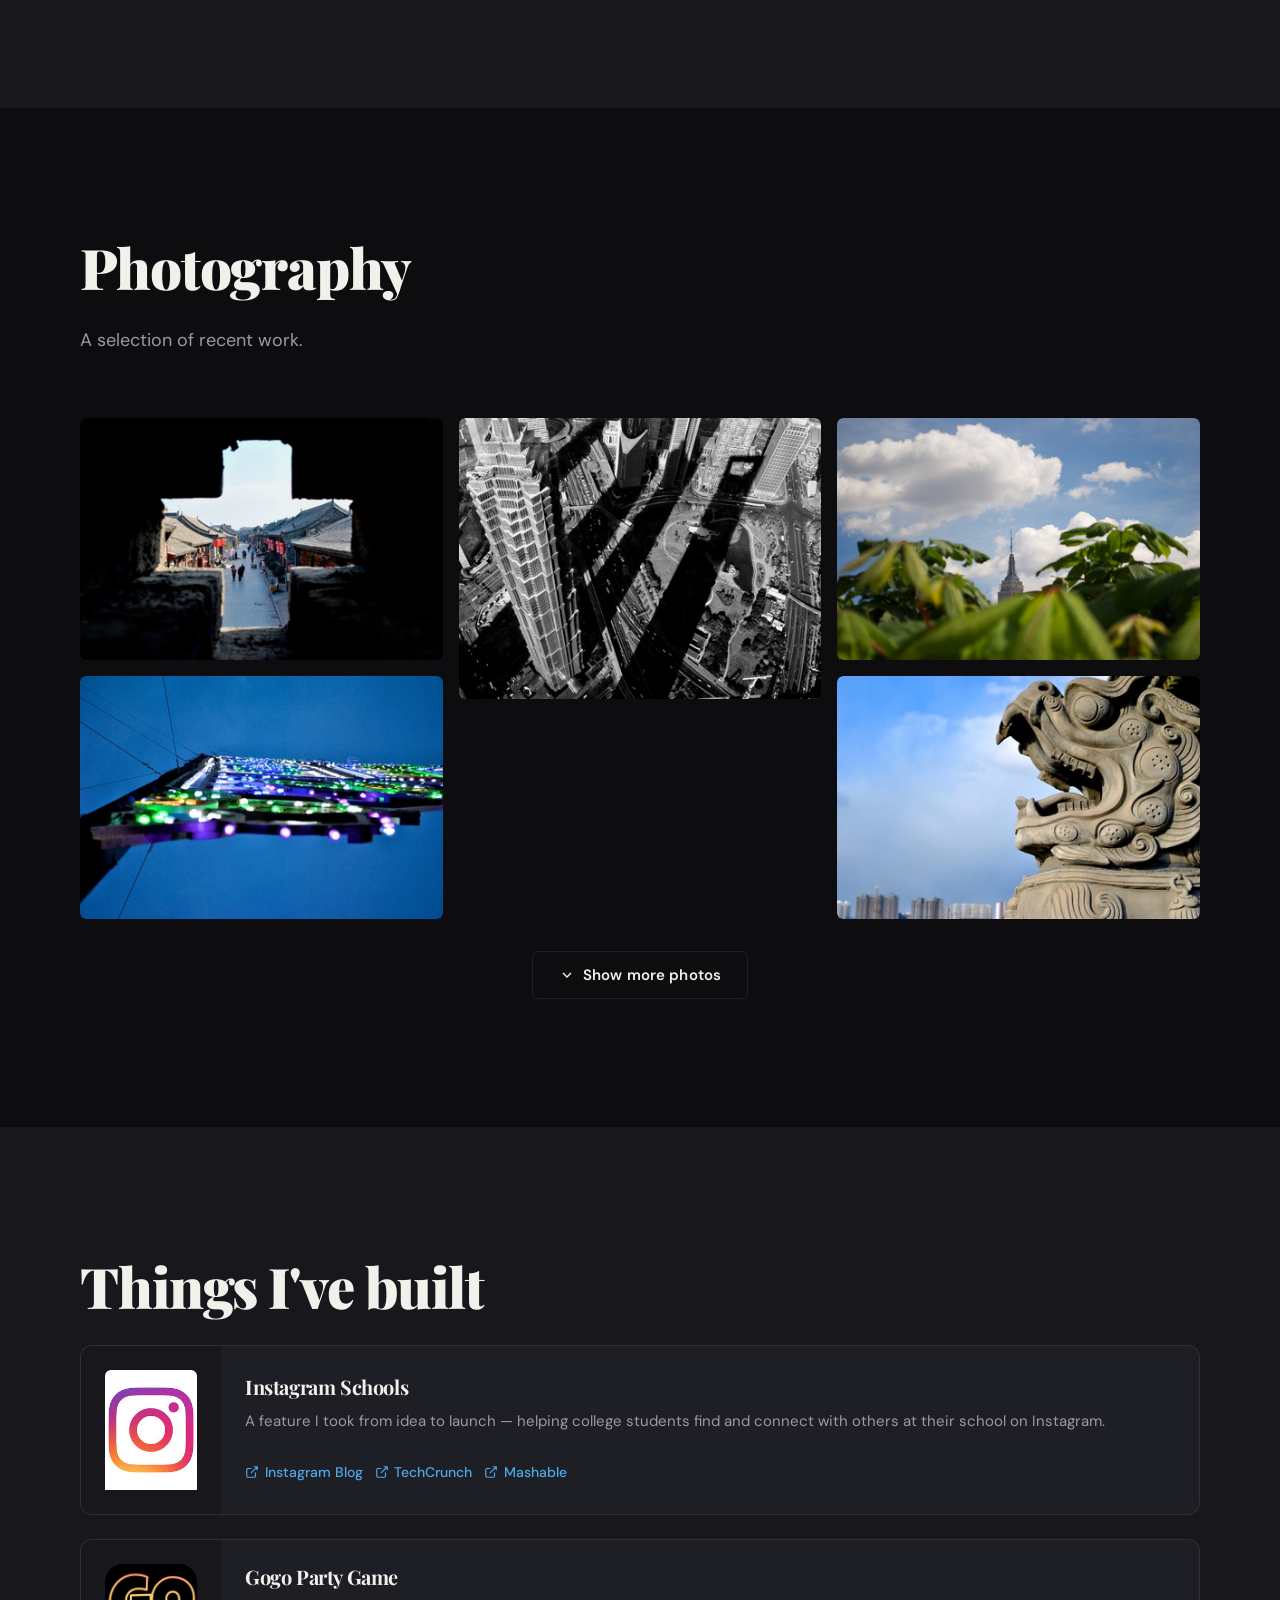
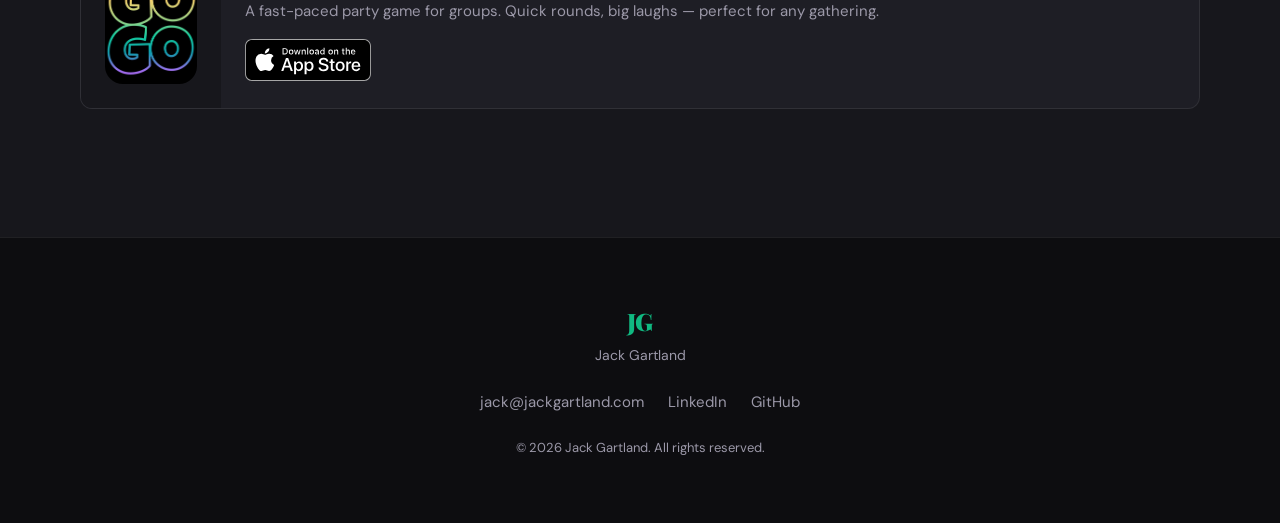
==== commit 2bcf68ac: "Add app icons to Instagram Schools and Gogo cards Co-Authored-By: Claude Sonnet 4.6 <noreply@anthrop" ====
--- a/index.html
+++ b/index.html
@@ -255,12 +255,12 @@
 
           <!-- Instagram Schools -->
           <article class="app-card app-card--wide" data-reveal>
-            <div class="app-card-screenshot">
+            <div class="app-card-screenshot app-card-screenshot--icon">
               <img
-                src="assets/app-screenshots/instagram-schools.webp"
-                alt="Instagram Schools feature screenshot"
-                width="300"
-                height="600"
+                src="assets/app-screenshots/instagram-logo.jpeg"
+                alt="Instagram logo"
+                width="80"
+                height="80"
                 loading="lazy"
               >
             </div>
@@ -286,13 +286,14 @@
 
           <!-- Gogo Party Game -->
           <article class="app-card app-card--wide" data-reveal>
-            <div class="app-card-screenshot">
+            <div class="app-card-screenshot app-card-screenshot--icon">
               <img
-                src="assets/app-screenshots/gogo.webp"
-                alt="Gogo Party Game app screenshot"
-                width="300"
-                height="600"
+                src="assets/app-screenshots/gogo-icon.jpg"
+                alt="Gogo Party Game app icon"
+                width="80"
+                height="80"
                 loading="lazy"
+                style="border-radius: 18px;"
               >
             </div>
             <div class="app-card-content">
--- a/css/style.css
+++ b/css/style.css
@@ -538,6 +538,21 @@
   overflow: hidden;
 }
 
+.app-card-screenshot--icon {
+  justify-content: center;
+  align-items: center;
+  padding: 1.5rem;
+}
+
+.app-card-screenshot--icon img {
+  width: 80px;
+  height: 80px;
+  min-height: unset;
+  border-radius: 0;
+  object-fit: contain;
+  filter: none;
+}
+
 .app-card-screenshot img {
   width: 100%;
   height: auto;
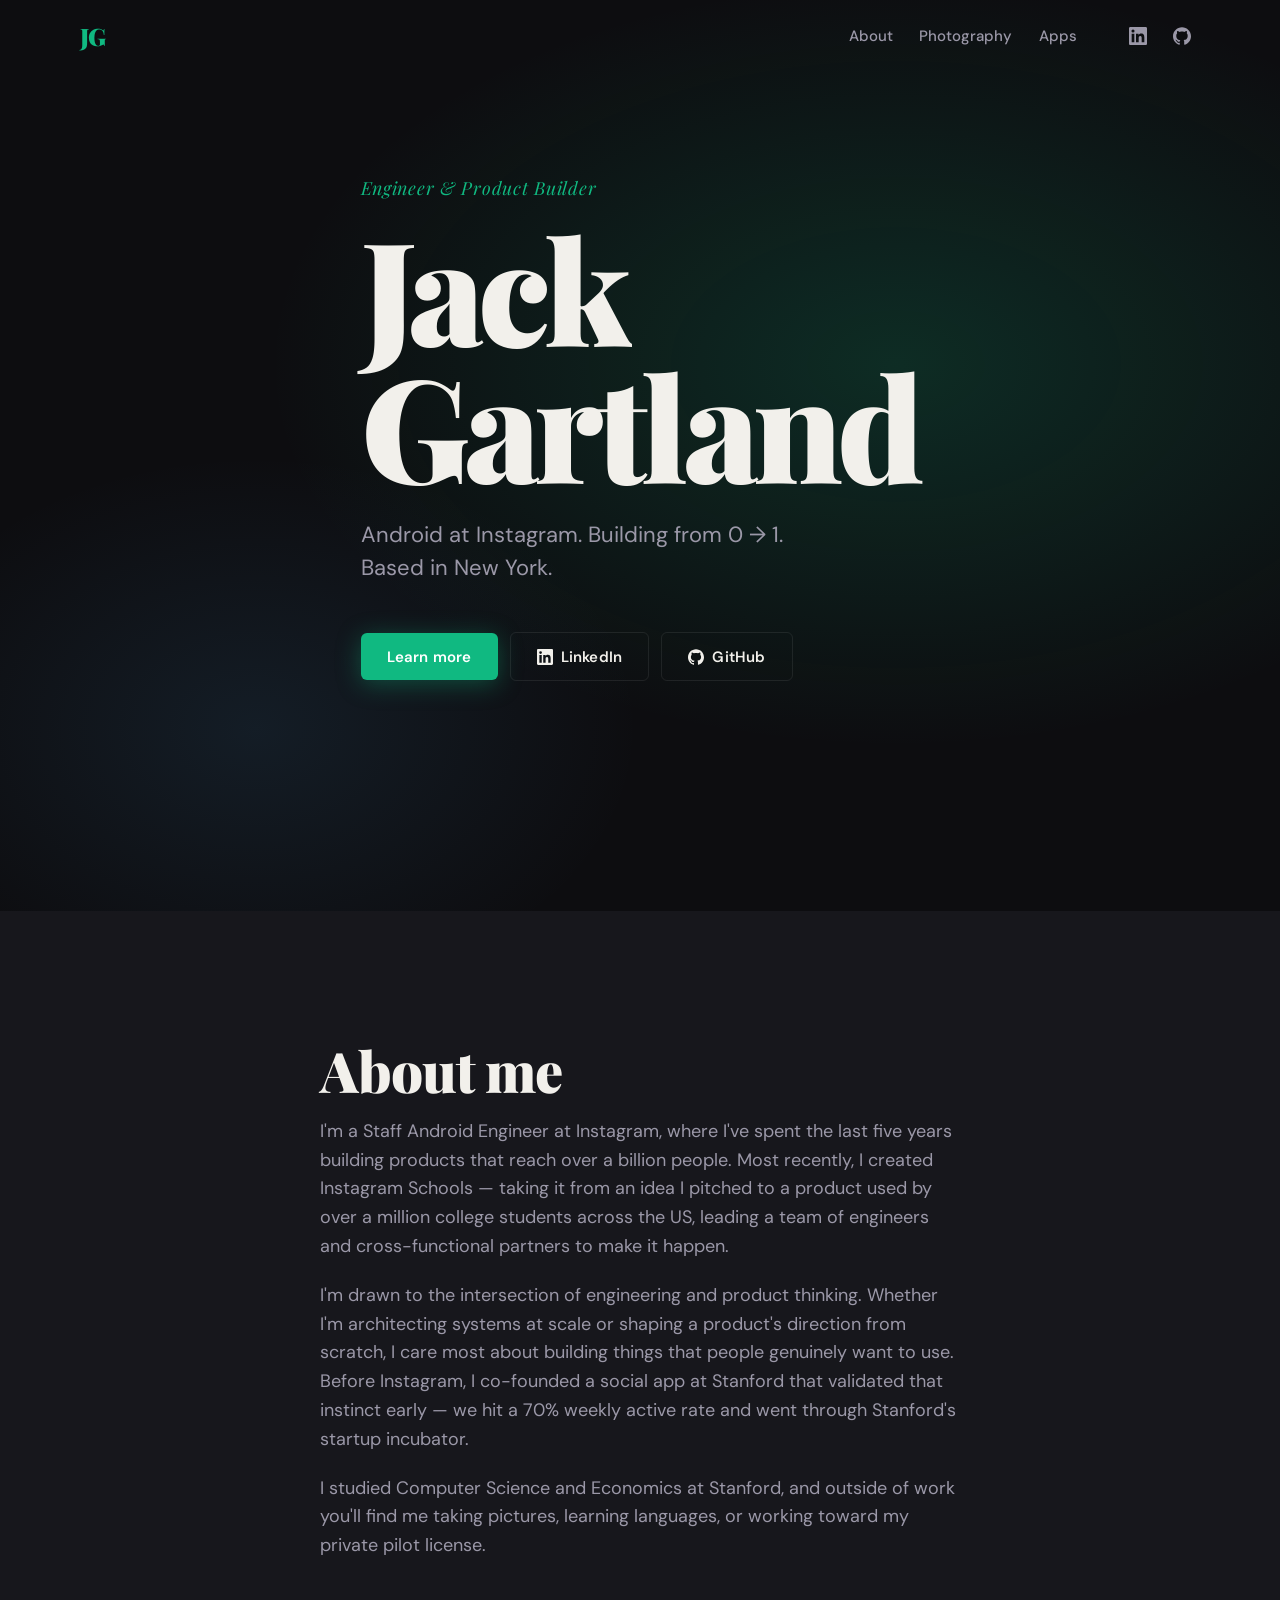
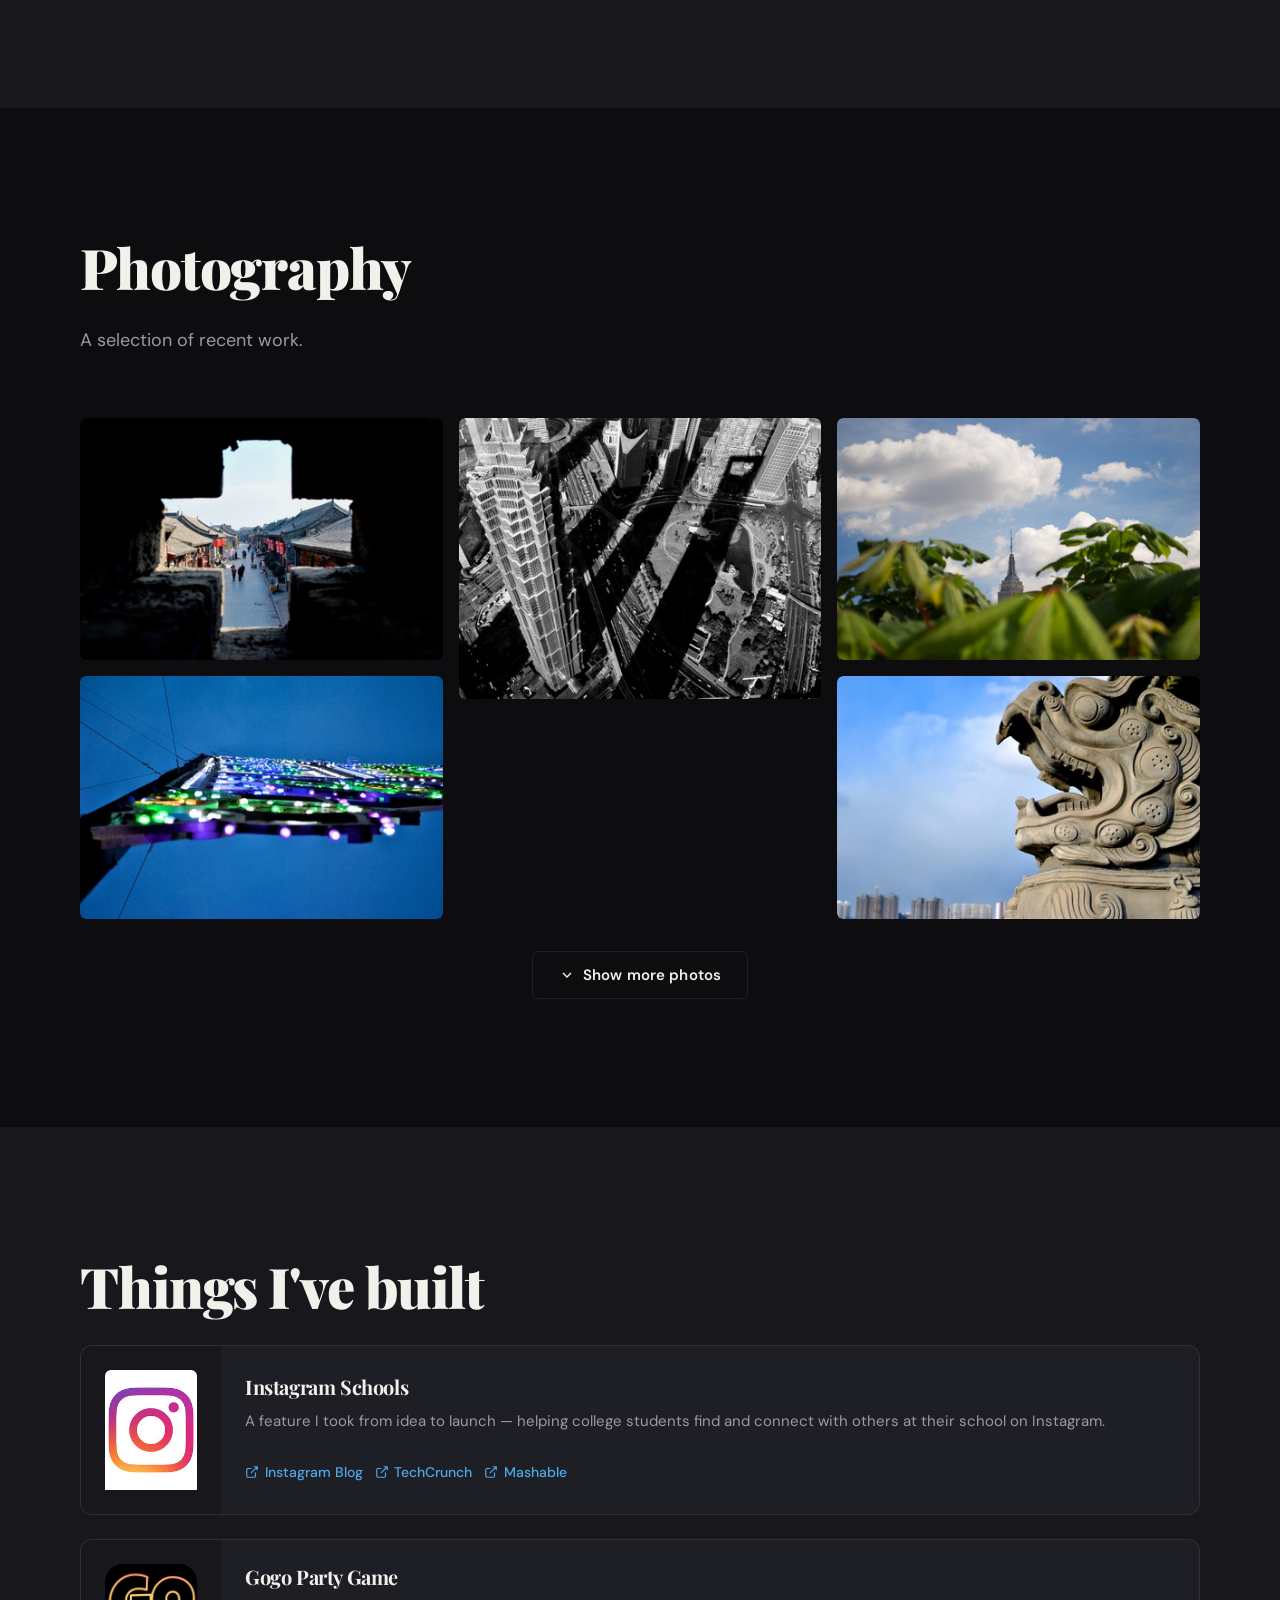
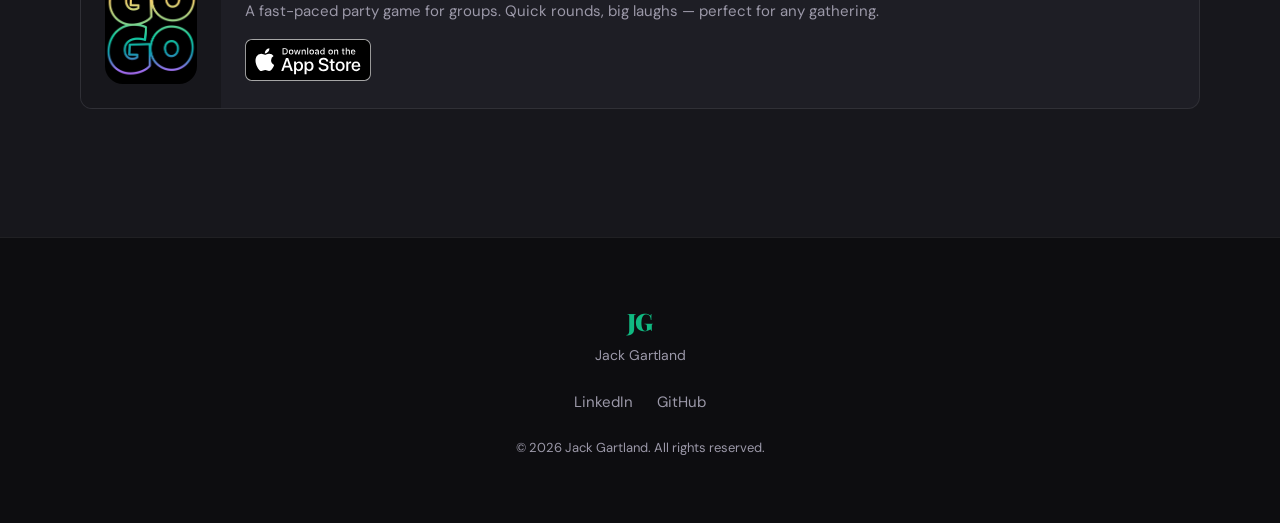
==== commit c749aef5: "Remove email address from site footer Co-Authored-By: Claude Sonnet 4.6 <noreply@anthropic.com>" ====
--- a/index.html
+++ b/index.html
@@ -333,7 +333,6 @@
         <p>Jack Gartland</p>
       </div>
       <nav class="footer-links" aria-label="Footer navigation">
-        <a href="mailto:jack@jackgartland.com">jack@jackgartland.com</a>
         <a href="https://www.linkedin.com/in/jack-gartland" target="_blank" rel="noopener noreferrer">LinkedIn</a>
         <a href="https://github.com/gartlandj" target="_blank" rel="noopener noreferrer">GitHub</a>
       </nav>
